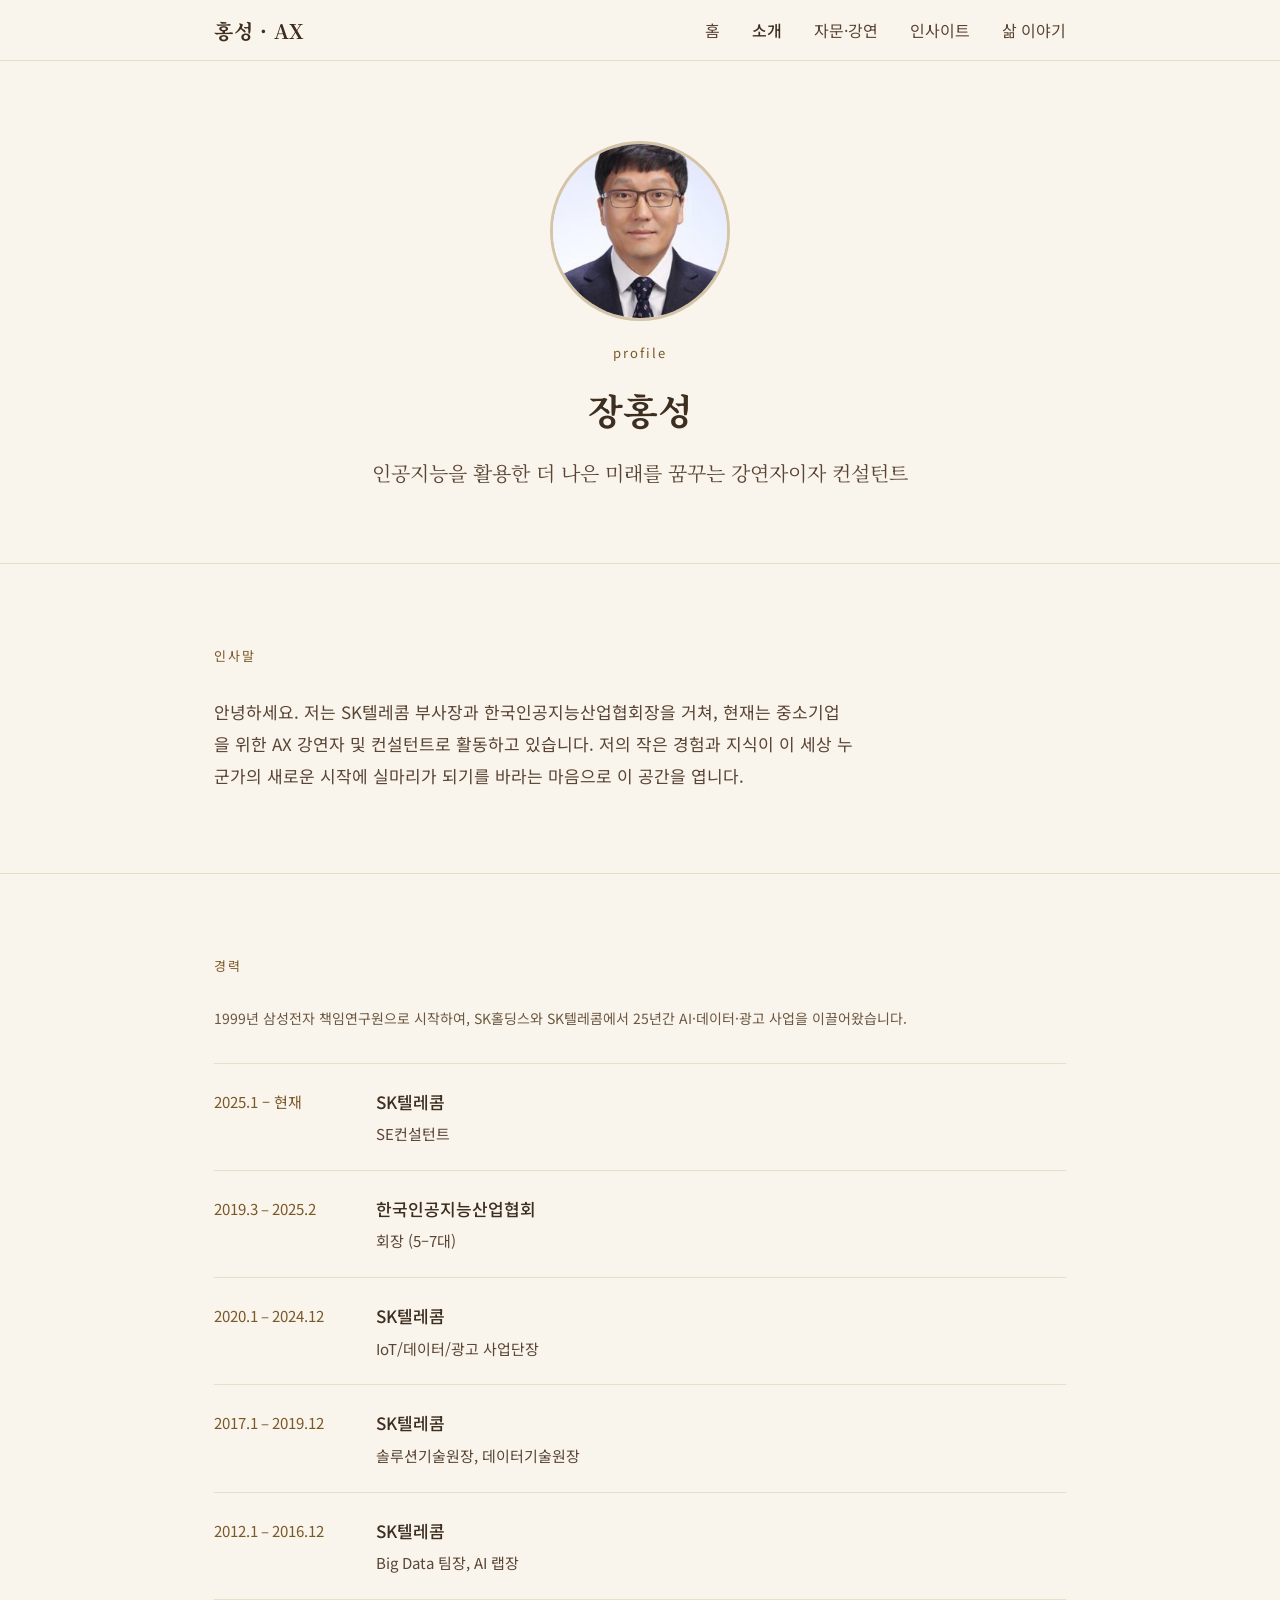
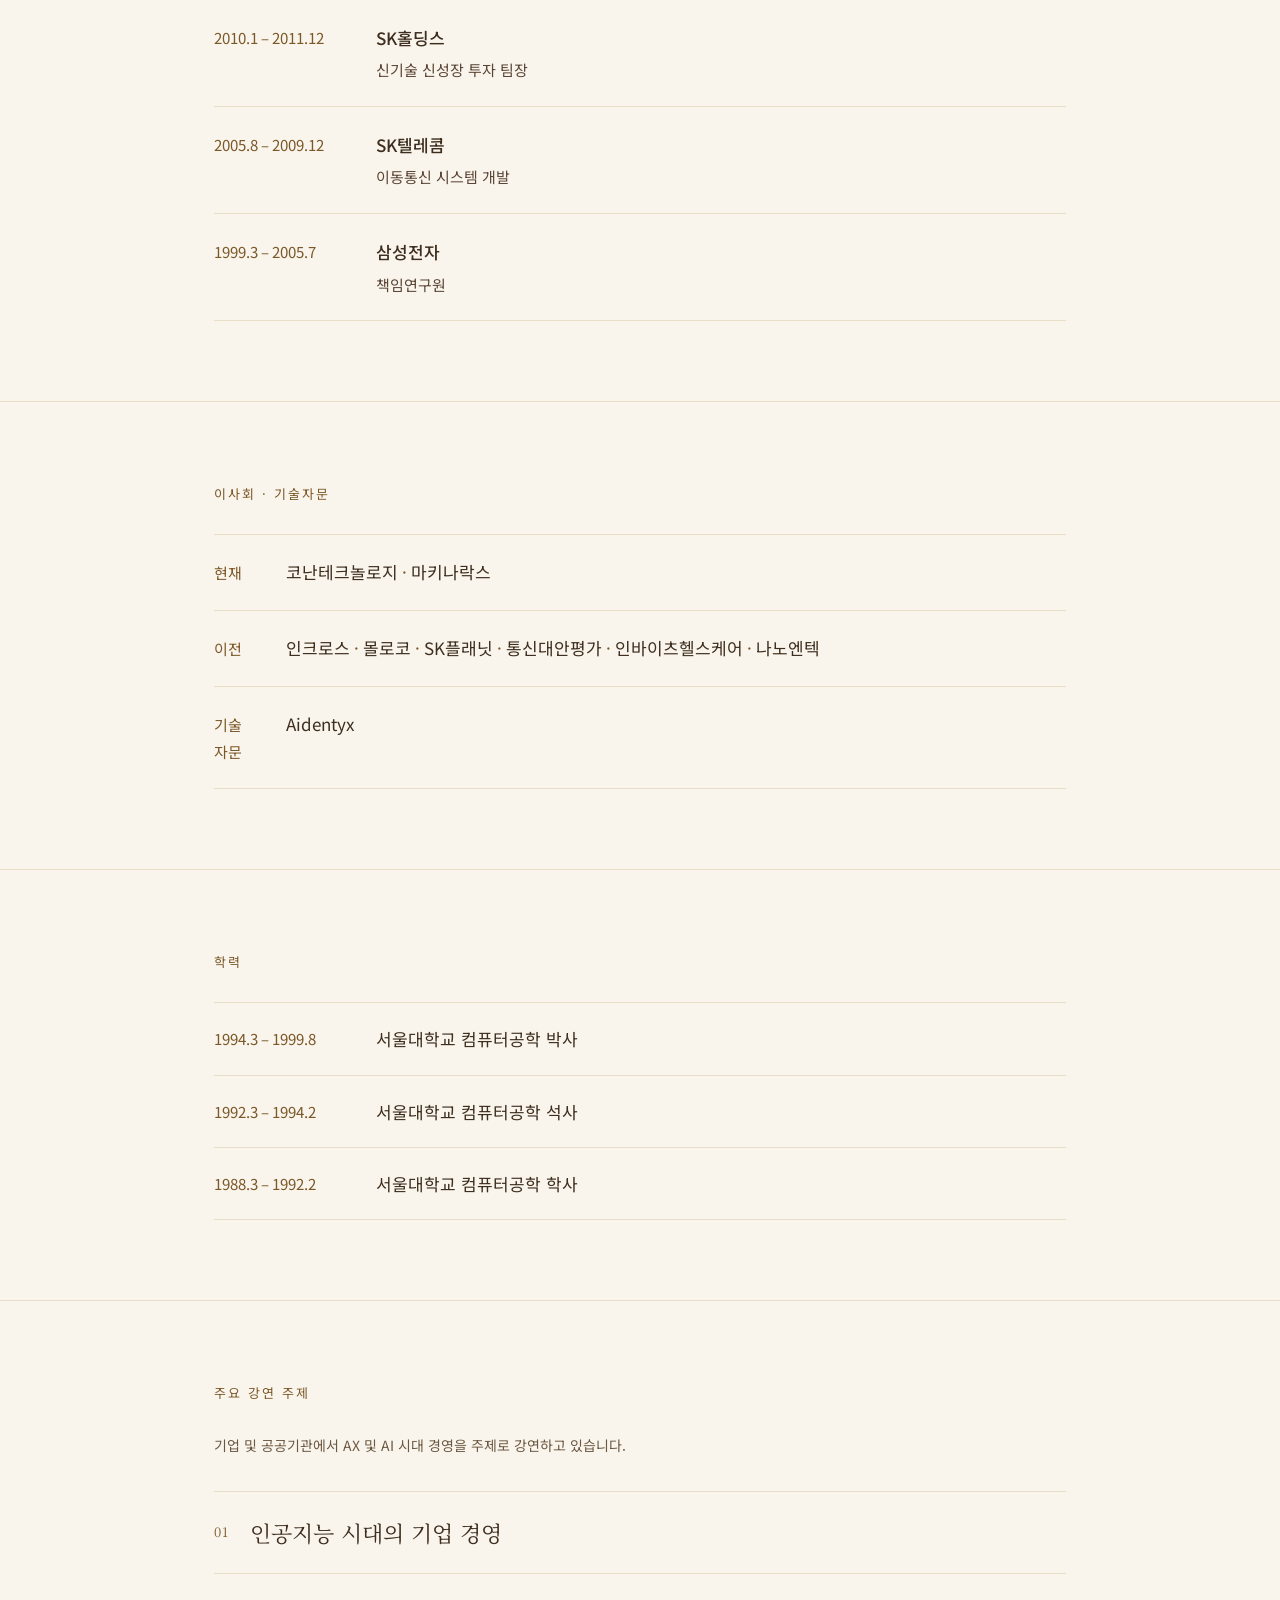
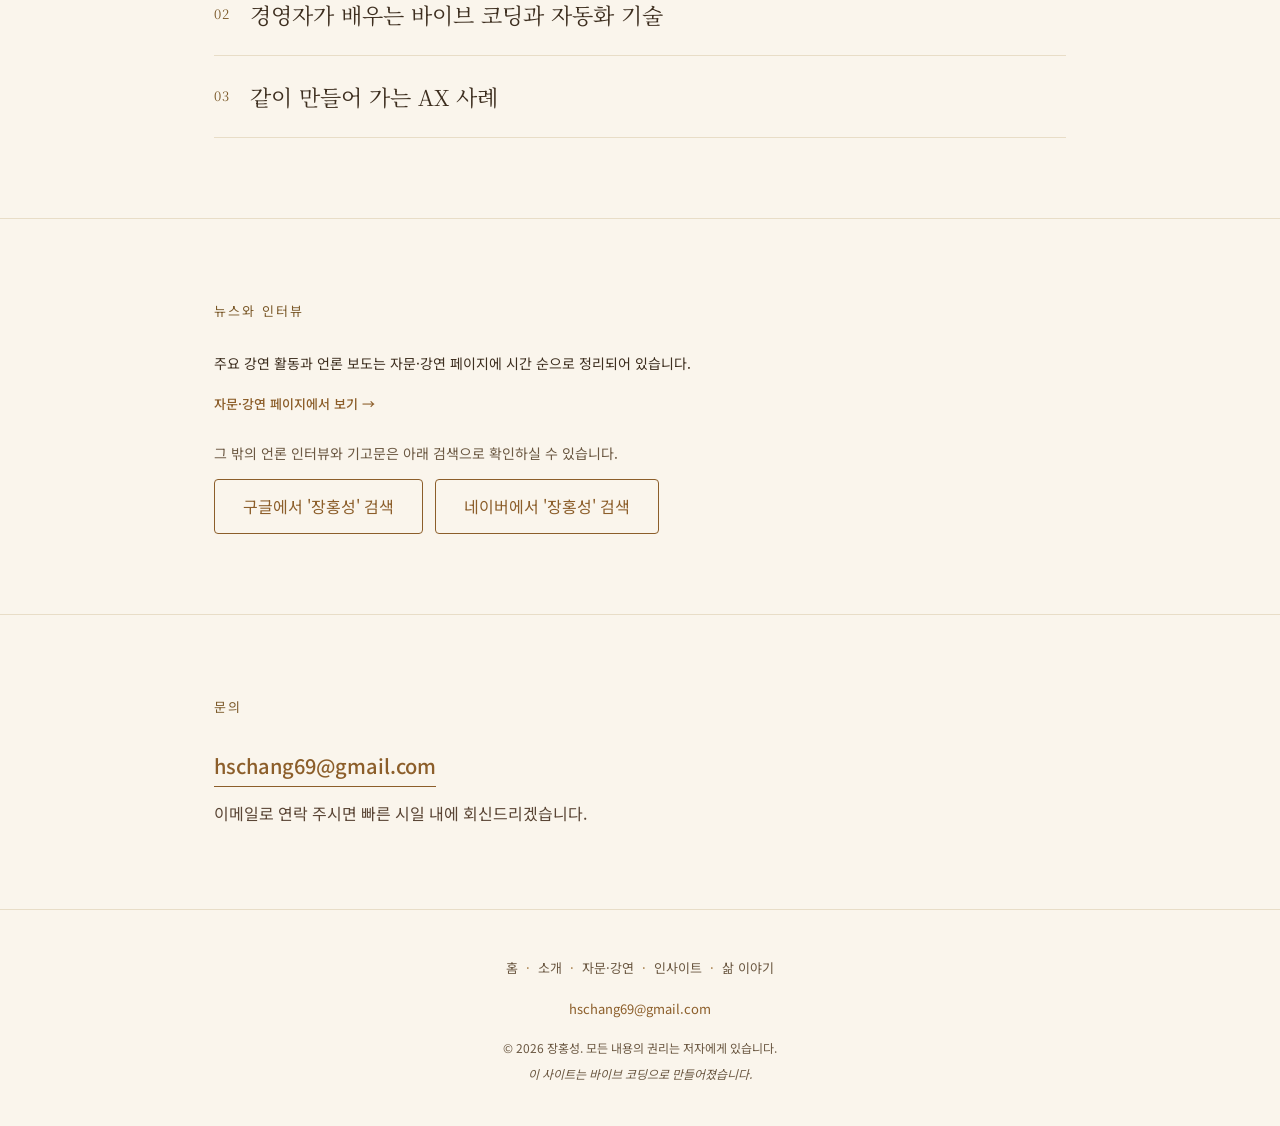
==== about.html @ 8315a13e "content: 소개 페이지에 기술자문(Aidentyx) 추가 및 섹션명 조정 Co-Authored-By: Claude Opus 4.8 (1M context) <noreply@an" ====
<!DOCTYPE html>
<html lang="ko">
<head>
  <!-- Google tag (gtag.js) -->
  <script async src="https://www.googletagmanager.com/gtag/js?id=G-PCCMMYBLRL"></script>
  <script>
    window.dataLayer = window.dataLayer || [];
    function gtag(){dataLayer.push(arguments);}
    gtag('js', new Date());
    gtag('config', 'G-PCCMMYBLRL');
  </script>
  <meta charset="UTF-8">
  <meta name="viewport" content="width=device-width, initial-scale=1.0">
  <!-- traffic collector (Supabase) -->
  <script>
  (function(){
    try{
      var SITE="chang-hongsung";
      var ENDPOINT="https://ookwlomnxkecaqtkliee.supabase.co/rest/v1/pageviews";
      var KEY="sb_publishable_R30Df6BXmUZpp5HYMByLJA_gDTch7oA";
      var vid=localStorage.getItem("_vid");
      if(!vid){ vid=(self.crypto&&crypto.randomUUID)?crypto.randomUUID():(Date.now()+"-"+Math.random().toString(36).slice(2)); localStorage.setItem("_vid",vid); }
      var ref=document.referrer||"";
      var host=""; try{ host=ref?new URL(ref).hostname:""; }catch(e){}
      var src="direct";
      if(host){
        if(host.indexOf(location.hostname)>-1) src="internal";
        else if(/google\./i.test(host)) src="google";
        else if(/naver\./i.test(host)) src="naver";
        else if(/(facebook|instagram|twitter|x\.com|t\.co|linkedin|threads|youtube)/i.test(host)) src="social";
        else src=host;
      }
      var ua=navigator.userAgent||"";
      var device=/Mobi|Android|iPhone/i.test(ua)?"mobile":(/iPad|Tablet/i.test(ua)?"tablet":"desktop");
      fetch(ENDPOINT,{method:"POST",keepalive:true,headers:{
        "apikey":KEY,"Authorization":"Bearer "+KEY,"Content-Type":"application/json","Prefer":"return=minimal"
      },body:JSON.stringify({site:SITE,path:location.pathname,referrer:ref,ref_source:src,device:device,visitor_id:vid})});
    }catch(e){}
  })();
  </script>
  <title>장홍성 소개 · 장홍성의 AX 공간</title>
  <meta name="description" content="삼성전자, SK홀딩스를 거쳐 SK텔레콤 부사장, 한국인공지능산업협회장을 역임한 AI/AX 전문가 장홍성의 경력과 활동 소개.">
  <meta property="og:title" content="장홍성 소개 · 장홍성의 AX 공간">
  <meta property="og:description" content="인공지능을 활용한 더 나은 미래를 꿈꾸는 사람">
  <meta property="og:url" content="https://chang-hongsung.com/about.html">
  <meta property="og:type" content="website">
  <meta property="og:image" content="https://chang-hongsung.com/images/og-image.png">
  <meta property="og:image:width" content="1200">
  <meta property="og:image:height" content="630">
  <meta property="og:site_name" content="장홍성의 AX 공간">
  <meta property="og:locale" content="ko_KR">
  <meta name="twitter:card" content="summary_large_image">
  <meta name="twitter:image" content="https://chang-hongsung.com/images/og-image.png">
  <link rel="icon" type="image/svg+xml" href="/favicon.svg">
  <link rel="canonical" href="https://chang-hongsung.com/about.html">
  <link rel="stylesheet" href="css/style.css">
</head>
<body>

  <!-- ── 상단 네비게이션 ── -->
  <header class="site-header">
    <nav class="container nav-inner">
      <a href="/" class="logo">홍성 · AX</a>
      <button class="hamburger" id="hamburger" aria-label="메뉴 열기">
        <span></span><span></span><span></span>
      </button>
      <ul class="nav-menu" id="nav-menu">
        <li><a href="/">홈</a></li>
        <li><a href="about.html" class="active">소개</a></li>
        <li><a href="lectures.html">자문·강연</a></li>
        <li><a href="insights.html">인사이트</a></li>
        <li><a href="life.html">삶 이야기</a></li>
      </ul>
    </nav>
  </header>

  <main>

    <!-- ── 1) 프로필 섹션 ── -->
    <section class="profile-section">
      <div class="container">
        <img class="profile-img" src="images/profile.jpg" alt="장홍성">
        <p class="profile-small-label">profile</p>
        <h1 class="profile-name">장홍성</h1>
        <p class="profile-identity">인공지능을 활용한 더 나은 미래를 꿈꾸는 강연자이자 컨설턴트</p>
      </div>
    </section>

    <!-- ── 2) 인사말 섹션 ── -->
    <section class="about-section">
      <div class="container">
        <p class="about-label">인사말</p>
        <p class="greeting-body">
          안녕하세요. 저는 SK텔레콤 부사장과 한국인공지능산업협회장을 거쳐,
          현재는 중소기업을 위한 AX 강연자 및 컨설턴트로 활동하고 있습니다.
          저의 작은 경험과 지식이 이 세상 누군가의 새로운 시작에 실마리가 되기를
          바라는 마음으로 이 공간을 엽니다.
        </p>
      </div>
    </section>

    <!-- ── 3) 경력 섹션 (타임라인) ── -->
    <section class="about-section">
      <div class="container">
        <p class="about-label">경력</p>
        <p class="timeline-lead">1999년 삼성전자 책임연구원으로 시작하여, SK홀딩스와 SK텔레콤에서 25년간 AI·데이터·광고 사업을 이끌어왔습니다.</p>
        <div class="timeline">

          <div class="timeline-row">
            <span class="timeline-period">2025.1 – 현재</span>
            <div class="timeline-content">
              <p class="timeline-org">SK텔레콤</p>
              <p class="timeline-role">SE컨설턴트</p>
            </div>
          </div>

          <div class="timeline-row">
            <span class="timeline-period">2019.3 – 2025.2</span>
            <div class="timeline-content">
              <p class="timeline-org">한국인공지능산업협회</p>
              <p class="timeline-role">회장 (5–7대)</p>
            </div>
          </div>

          <div class="timeline-row">
            <span class="timeline-period">2020.1 – 2024.12</span>
            <div class="timeline-content">
              <p class="timeline-org">SK텔레콤</p>
              <p class="timeline-role">IoT/데이터/광고 사업단장</p>
            </div>
          </div>

          <div class="timeline-row">
            <span class="timeline-period">2017.1 – 2019.12</span>
            <div class="timeline-content">
              <p class="timeline-org">SK텔레콤</p>
              <p class="timeline-role">솔루션기술원장, 데이터기술원장</p>
            </div>
          </div>

          <div class="timeline-row">
            <span class="timeline-period">2012.1 – 2016.12</span>
            <div class="timeline-content">
              <p class="timeline-org">SK텔레콤</p>
              <p class="timeline-role">Big Data 팀장, AI 랩장</p>
            </div>
          </div>

          <div class="timeline-row">
            <span class="timeline-period">2010.1 – 2011.12</span>
            <div class="timeline-content">
              <p class="timeline-org">SK홀딩스</p>
              <p class="timeline-role">신기술 신성장 투자 팀장</p>
            </div>
          </div>

          <div class="timeline-row">
            <span class="timeline-period">2005.8 – 2009.12</span>
            <div class="timeline-content">
              <p class="timeline-org">SK텔레콤</p>
              <p class="timeline-role">이동통신 시스템 개발</p>
            </div>
          </div>

          <div class="timeline-row">
            <span class="timeline-period">1999.3 – 2005.7</span>
            <div class="timeline-content">
              <p class="timeline-org">삼성전자</p>
              <p class="timeline-role">책임연구원</p>
            </div>
          </div>

        </div>
      </div>
    </section>

    <!-- ── 4) 이사회 · 기술자문 섹션 ── -->
    <section class="about-section">
      <div class="container">
        <p class="about-label">이사회 · 기술자문</p>
        <div class="board-list">

          <div class="board-row">
            <span class="board-label">현재</span>
            <p class="board-companies">
              코난테크놀로지<span class="sep">·</span>마키나락스
            </p>
          </div>

          <div class="board-row">
            <span class="board-label">이전</span>
            <p class="board-companies">
              인크로스<span class="sep">·</span>몰로코<span class="sep">·</span>SK플래닛<span class="sep">·</span>통신대안평가<span class="sep">·</span>인바이츠헬스케어<span class="sep">·</span>나노엔텍
            </p>
          </div>

          <div class="board-row">
            <span class="board-label">기술자문</span>
            <p class="board-companies">
              Aidentyx
            </p>
          </div>

        </div>
      </div>
    </section>

    <!-- ── 5) 학력 섹션 ── -->
    <section class="about-section">
      <div class="container">
        <p class="about-label">학력</p>
        <div class="edu-list">

          <div class="edu-row">
            <span class="edu-period">1994.3 – 1999.8</span>
            <p class="edu-content">서울대학교 컴퓨터공학 박사</p>
          </div>

          <div class="edu-row">
            <span class="edu-period">1992.3 – 1994.2</span>
            <p class="edu-content">서울대학교 컴퓨터공학 석사</p>
          </div>

          <div class="edu-row">
            <span class="edu-period">1988.3 – 1992.2</span>
            <p class="edu-content">서울대학교 컴퓨터공학 학사</p>
          </div>

        </div>
      </div>
    </section>

    <!-- ── 6) 강연 주제 섹션 ── -->
    <section class="about-section">
      <div class="container">
        <p class="about-label">주요 강연 주제</p>
        <p class="timeline-lead">기업 및 공공기관에서 AX 및 AI 시대 경영을 주제로 강연하고 있습니다.</p>
        <div class="topic-list">

          <div class="topic-item">
            <span class="topic-num">01</span>
            인공지능 시대의 기업 경영
          </div>

          <div class="topic-item">
            <span class="topic-num">02</span>
            경영자가 배우는 바이브 코딩과 자동화 기술
          </div>

          <div class="topic-item">
            <span class="topic-num">03</span>
            같이 만들어 가는 AX 사례
          </div>

        </div>
      </div>
    </section>

    <!-- ── 7) 외부 자료 섹션 ── -->
    <section class="about-section">
      <div class="container">
        <p class="about-label">뉴스와 인터뷰</p>

        <div class="news-block-primary">
          <p class="news-desc-primary">
            주요 강연 활동과 언론 보도는 자문·강연 페이지에 시간 순으로 정리되어 있습니다.
          </p>
          <a href="lectures.html" class="news-lectures-link">자문·강연 페이지에서 보기 →</a>
        </div>

        <div class="news-block-secondary">
          <p class="news-desc-secondary">
            그 밖의 언론 인터뷰와 기고문은 아래 검색으로 확인하실 수 있습니다.
          </p>
          <div class="news-links">
            <a
              href="https://www.google.com/search?q=장홍성+SK텔레콤"
              target="_blank"
              rel="noopener noreferrer"
              class="btn btn-outline"
            >구글에서 '장홍성' 검색</a>
            <a
              href="https://search.naver.com/search.naver?query=장홍성+SK텔레콤"
              target="_blank"
              rel="noopener noreferrer"
              class="btn btn-outline"
            >네이버에서 '장홍성' 검색</a>
          </div>
        </div>
      </div>
    </section>

    <!-- ── 8) 연락처 섹션 ── -->
    <section class="about-section">
      <div class="container">
        <p class="about-label">문의</p>
        <a href="mailto:hschang69@gmail.com" class="contact-email">hschang69@gmail.com</a>
        <p class="contact-desc">이메일로 연락 주시면 빠른 시일 내에 회신드리겠습니다.</p>
      </div>
    </section>

  </main>

  <!-- ── 푸터 ── -->
  <footer class="site-footer">
    <div class="container">
      <nav class="footer-nav">
        <a href="/">홈</a><span class="footer-sep">·</span><a href="about.html">소개</a><span class="footer-sep">·</span><a href="lectures.html">자문·강연</a><span class="footer-sep">·</span><a href="insights.html">인사이트</a><span class="footer-sep">·</span><a href="life.html">삶 이야기</a>
      </nav>
      <p class="footer-contact">
        <a href="mailto:hschang69@gmail.com">hschang69@gmail.com</a>
      </p>
      <p class="footer-copy">© 2026 장홍성. 모든 내용의 권리는 저자에게 있습니다.</p>
      <p class="footer-credit">이 사이트는 바이브 코딩으로 만들어졌습니다.</p>
    </div>
  </footer>

  <!-- 햄버거 메뉴 토글 스크립트 -->
  <script>
    const hamburger = document.getElementById('hamburger');
    const navMenu = document.getElementById('nav-menu');
    hamburger.addEventListener('click', () => {
      hamburger.classList.toggle('open');
      navMenu.classList.toggle('open');
    });
  </script>

</body>
</html>
---- css/style.css ----
/* =============================================
   공통 스타일 — AX 강연 홈페이지
   색상: 따뜻한 베이지 모노톤 팔레트
   ============================================= */

@import url('https://fonts.googleapis.com/css2?family=Noto+Serif+KR:wght@400;500;700&family=Noto+Sans+KR:wght@300;400;500&display=swap');

/* ── 리셋 & 기본 ── */
*, *::before, *::after {
  box-sizing: border-box;
  margin: 0;
  padding: 0;
}

:root {
  --bg-main:       #FAF5EC;
  --bg-accent:     #F5EEE1;
  --text-title:    #3D2E1F;
  --text-body:     #5A4535;   /* #6B5842 → 대비 강화 */
  --text-point:    #7A5828;   /* #A37A42 → WCAG AA 통과 수준으로 어둡게 */
  --btn-primary:   #8C5E2A;
  --divider:       #E8DDC7;
}

html {
  scroll-behavior: smooth;
}

body {
  background-color: var(--bg-main);
  color: var(--text-body);
  font-family: 'Noto Sans KR', sans-serif;
  font-weight: 400;
  line-height: 1.85;
  font-size: 17px;
}

a {
  color: inherit;
  text-decoration: none;
}

img {
  display: block;
  max-width: 100%;
}

/* ── 공통 컨테이너 ── */
.container {
  max-width: 900px;
  margin: 0 auto;
  padding: 0 24px;
}

/* =============================================
   네비게이션
   ============================================= */
.site-header {
  background-color: var(--bg-main);
  border-bottom: 1px solid var(--divider);
  position: sticky;
  top: 0;
  z-index: 100;
}

.nav-inner {
  display: flex;
  align-items: center;
  justify-content: space-between;
  height: 60px;
}

/* 로고 */
.logo {
  font-family: 'Noto Serif KR', serif;
  font-size: 20px;
  font-weight: 700;
  color: var(--text-title);
  letter-spacing: 0.5px;
}

/* 메뉴 목록 */
.nav-menu {
  list-style: none;
  display: flex;
  gap: 32px;
}

.nav-menu a {
  font-size: 16px;
  font-weight: 400;
  color: var(--text-body);
  transition: color 0.2s;
}

.nav-menu a:hover,
.nav-menu a.active {
  color: var(--text-title);
  font-weight: 500;
}

/* 햄버거 버튼 (모바일 전용) */
.hamburger {
  display: none;
  flex-direction: column;
  gap: 5px;
  background: none;
  border: none;
  cursor: pointer;
  padding: 4px;
}

.hamburger span {
  display: block;
  width: 22px;
  height: 2px;
  background-color: var(--text-title);
  transition: transform 0.25s, opacity 0.25s;
}

/* 햄버거 열림 상태 */
.hamburger.open span:nth-child(1) { transform: translateY(7px) rotate(45deg); }
.hamburger.open span:nth-child(2) { opacity: 0; }
.hamburger.open span:nth-child(3) { transform: translateY(-7px) rotate(-45deg); }

/* =============================================
   공통 섹션 여백
   ============================================= */
section {
  padding: 72px 0;
}

/* =============================================
   히어로 섹션
   ============================================= */
.hero {
  text-align: center;
  padding: 96px 0 80px;
}

.hero-label {
  display: inline-block;
  font-size: 13px;
  letter-spacing: 2px;
  color: var(--text-point);
  text-transform: lowercase;
  margin-bottom: 24px;
}

.hero-title {
  font-family: 'Noto Serif KR', serif;
  font-size: 38px;
  font-weight: 700;
  color: var(--text-title);
  line-height: 1.55;
  margin-bottom: 20px;
}

.hero-sub {
  font-size: 17px;
  color: var(--text-body);
  line-height: 1.9;
  margin-bottom: 40px;
}

/* 버튼 묶음 */
.btn-group {
  display: flex;
  gap: 12px;
  justify-content: center;
  flex-wrap: wrap;
}

/* 버튼 공통 */
.btn {
  display: inline-block;
  padding: 12px 28px;
  font-family: 'Noto Sans KR', sans-serif;
  font-size: 16px;
  font-weight: 400;
  border-radius: 4px;
  cursor: pointer;
  transition: background-color 0.2s, color 0.2s;
}

/* 채운 버튼 */
.btn-solid {
  background-color: var(--btn-primary);
  color: var(--bg-main);
  border: 1px solid var(--btn-primary);
}

.btn-solid:hover {
  background-color: #7A5124;
  border-color: #7A5124;
}

/* 테두리 버튼 */
.btn-outline {
  background-color: transparent;
  color: var(--btn-primary);
  border: 1px solid var(--btn-primary);
}

.btn-outline:hover {
  background-color: var(--btn-primary);
  color: var(--bg-main);
}

/* =============================================
   다음 강연 카드 섹션
   ============================================= */
.next-lecture {
  background-color: var(--bg-accent);
  padding: 56px 0;
}

.section-label {
  font-size: 13px;
  letter-spacing: 2px;
  color: var(--text-point);
  text-transform: uppercase;
  margin-bottom: 20px;
}

/* 카드 */
.lecture-card {
  background-color: var(--bg-main);
  border: 1px solid var(--divider);
  border-radius: 6px;
  padding: 28px 32px;
  display: flex;
  align-items: center;
  justify-content: space-between;
  gap: 24px;
}

.lecture-card-info {
  flex: 1;
}

.lecture-card-title {
  font-family: 'Noto Serif KR', serif;
  font-size: 20px;
  font-weight: 700;
  color: var(--text-title);
  margin-bottom: 8px;
  line-height: 1.5;
}

.lecture-card-meta {
  font-size: 15px;
  color: var(--text-point);
  letter-spacing: 0.3px;
}

/* 신청 링크 */
.lecture-card-cta {
  white-space: nowrap;
  font-size: 16px;
  font-weight: 500;
  color: var(--btn-primary);
  border-bottom: 1px solid var(--btn-primary);
  padding-bottom: 2px;
  transition: opacity 0.2s;
}

.lecture-card-cta:hover {
  opacity: 0.7;
}

/* =============================================
   푸터
   ============================================= */
.site-footer {
  border-top: 1px solid var(--divider);
  padding: 40px 0;
  text-align: center;
}

.footer-nav {
  margin-bottom: 16px;
}

.footer-nav a {
  font-size: 13px;
  color: #6B5842;
  text-decoration: none;
  transition: color 0.2s;
}

.footer-nav a:hover {
  color: #8C5E2A;
}

.footer-sep {
  font-size: 13px;
  color: #A37A42;
  margin: 0 8px;
}

.footer-contact {
  font-size: 13px;
  color: #8C5E2A;
  margin-bottom: 16px;
}

.footer-contact a {
  color: inherit;
  text-decoration: none;
}

.footer-contact a:hover {
  text-decoration: underline;
}

.footer-copy {
  font-size: 12px;
  color: #6B5842;
  margin-bottom: 4px;
}

.footer-credit {
  font-size: 12px;
  color: #6B5842;
  font-style: italic;
}

/* ── about — 경력 리드 문장 ── */
.timeline-lead {
  font-size: 14px;
  color: #6B5842;
  line-height: 1.8;
  margin-top: 16px;
  margin-bottom: 32px;
}

/* =============================================
   about 페이지 전용 스타일
   ============================================= */

/* 공통: about 섹션 내부 너비 제한 */
.about-section {
  padding: 80px 0;
  border-bottom: 1px solid var(--divider);
}

.about-section:last-of-type {
  border-bottom: none;
}

/* 섹션 헤더 — 라벨 + 본문 묶음 */
.about-label {
  font-size: 13px;
  letter-spacing: 2px;
  color: var(--text-point);
  text-transform: uppercase;
  margin-bottom: 28px;
}

/* ── 1) 프로필 ── */
.profile-section {
  text-align: center;
  padding: 80px 0 72px;
  border-bottom: 1px solid var(--divider);
}

.profile-img {
  width: 180px;
  height: 180px;
  border-radius: 50%;
  object-fit: cover;
  border: 3px solid #D4C4A8;
  margin: 0 auto 20px;
  background-color: var(--bg-accent);
  /* 사진 없을 때 자리 표시 */
  display: block;
}

/* 사진 없을 때 회색 원 placeholder */
.profile-img-placeholder {
  width: 180px;
  height: 180px;
  border-radius: 50%;
  border: 3px solid #D4C4A8;
  background-color: var(--bg-accent);
  margin: 0 auto 20px;
  display: flex;
  align-items: center;
  justify-content: center;
  color: var(--text-point);
  font-size: 13px;
  letter-spacing: 1px;
}

.profile-small-label {
  font-size: 13px;
  letter-spacing: 2px;
  color: var(--text-point);
  text-transform: lowercase;
  margin-bottom: 12px;
}

.profile-name {
  font-family: 'Noto Serif KR', serif;
  font-size: 36px;
  font-weight: 700;
  color: var(--text-title);
  margin-bottom: 10px;
}

.profile-identity {
  font-family: 'Noto Serif KR', serif;
  font-size: 20px;
  font-weight: 400;
  color: var(--text-body);
}

/* ── 2) 인사말 ── */
.greeting-body {
  font-size: 17px;
  line-height: 1.9;
  color: var(--text-body);
  max-width: 640px;
}

/* ── 3) 경력 타임라인 ── */
.timeline {
  display: flex;
  flex-direction: column;
}

.timeline-row {
  display: flex;
  align-items: flex-start;
  gap: 32px;
  padding: 22px 0;
  border-bottom: 1px solid var(--divider);
}

.timeline-row:first-child {
  border-top: 1px solid var(--divider);
}

.timeline-period {
  width: 130px;
  flex-shrink: 0;
  font-size: 15px;
  color: var(--text-point);
  padding-top: 2px;
}

.timeline-content {
  flex: 1;
}

.timeline-org {
  font-size: 17px;
  font-weight: 500;
  color: var(--text-title);
  margin-bottom: 3px;
}

.timeline-role {
  font-size: 15px;
  color: var(--text-body);
}

/* ── 4) 이사회 활동 ── */
.board-list {
  display: flex;
  flex-direction: column;
}

.board-row {
  display: flex;
  align-items: baseline;
  gap: 32px;
  padding: 22px 0;
  border-bottom: 1px solid var(--divider);
}

.board-row:first-child {
  border-top: 1px solid var(--divider);
}

.board-label {
  width: 40px;
  flex-shrink: 0;
  font-size: 15px;
  color: var(--text-point);
}

.board-companies {
  font-size: 17px;
  color: var(--text-title);
  line-height: 1.8;
}

/* 가운뎃점 색상 */
.board-companies .sep {
  color: var(--text-point);
  margin: 0 4px;
}

/* ── 5) 학력 ── */
.edu-list {
  display: flex;
  flex-direction: column;
  gap: 0;
}

.edu-row {
  display: flex;
  align-items: flex-start;
  gap: 32px;
  padding: 20px 0;
  border-bottom: 1px solid var(--divider);
}

.edu-row:first-child {
  border-top: 1px solid var(--divider);
}

.edu-period {
  width: 130px;
  flex-shrink: 0;
  font-size: 15px;
  color: var(--text-point);
  padding-top: 2px;
}

.edu-content {
  font-size: 17px;
  color: var(--text-title);
}

/* ── 6) 강연 주제 ── */
.topic-list {
  display: flex;
  flex-direction: column;
}

.topic-item {
  font-family: 'Noto Serif KR', serif;
  font-size: 22px;
  font-weight: 400;
  color: var(--text-title);
  padding: 24px 0;
  border-bottom: 1px solid var(--divider);
  display: flex;
  align-items: center;
  gap: 16px;
  line-height: 1.5;
}

.topic-item:first-child {
  border-top: 1px solid var(--divider);
}

.topic-num {
  font-size: 13px;
  letter-spacing: 1px;
  color: var(--text-point);
  flex-shrink: 0;
  width: 20px;
}

/* ── 7) 외부 자료 ── */
.news-desc {
  font-size: 17px;
  color: var(--text-body);
  margin-bottom: 24px;
  line-height: 1.9;
}

.news-links {
  display: flex;
  gap: 12px;
  flex-wrap: wrap;
}

/* ── 8) 연락처 ── */
.contact-email {
  font-size: 20px;
  font-weight: 500;
  color: var(--btn-primary);
  display: inline-block;
  margin-bottom: 12px;
  border-bottom: 1px solid var(--btn-primary);
  padding-bottom: 2px;
  transition: opacity 0.2s;
}

.contact-email:hover {
  opacity: 0.7;
}

.contact-desc {
  font-size: 16px;
  color: var(--text-body);
}

/* =============================================
   lectures 페이지 전용 스타일
   ============================================= */

/* ── 상단 헤더 ── */
.lec-header {
  padding: 80px 0 64px;
  border-bottom: 1px solid var(--divider);
}

.lec-page-label {
  display: inline-block;
  font-size: 12px;
  letter-spacing: 2px;
  color: var(--text-point);
  text-transform: lowercase;
  margin-bottom: 20px;
}

.lec-page-title {
  font-family: 'Noto Serif KR', serif;
  font-size: 34px;
  font-weight: 700;
  color: var(--text-title);
  line-height: 1.5;
  margin-bottom: 16px;
}

.lec-page-sub {
  font-size: 15px;
  color: var(--text-body);
  line-height: 1.9;
}

/* ── 섹션 공통 ── */
.lec-section {
  padding: 64px 0;
  border-bottom: 1px solid var(--divider);
}

.lec-section--past {
  background-color: var(--bg-accent);
}

.lec-section-heading {
  font-family: 'Noto Serif KR', serif;
  font-size: 20px;
  font-weight: 700;
  color: var(--text-title);
  margin-bottom: 28px;
}

/* 빈 상태 메시지 */
.lec-empty {
  font-size: 15px;
  color: var(--text-body);
  padding: 24px 0;
}

/* ── 다가오는 강연 카드 (단일 컬럼) ── */
.lec-upcoming-card {
  background-color: var(--bg-main);
  border: 0.5px solid var(--divider);
  border-radius: 8px;
  padding: 24px;
  margin-bottom: 16px;
}

.lec-upcoming-card:last-child {
  margin-bottom: 0;
}

.lec-date-badge {
  display: inline-block;
  font-size: 13px;
  color: var(--text-point);
  margin-bottom: 10px;
}

.lec-upcoming-title {
  font-family: 'Noto Serif KR', serif;
  font-size: 20px;
  font-weight: 700;
  color: var(--text-title);
  line-height: 1.5;
  margin-bottom: 8px;
}

.lec-upcoming-desc {
  font-size: 15px;
  color: var(--text-body);
  line-height: 1.8;
  margin-bottom: 16px;
}

/* 메타 정보 — 가로 나열 */
.lec-upcoming-meta {
  display: flex;
  flex-wrap: wrap;
  gap: 12px 28px;
  padding-top: 16px;
  border-top: 1px solid var(--divider);
}

.lec-meta-item {
  display: flex;
  flex-direction: column;
  gap: 3px;
}

.lec-meta-label {
  font-size: 13px;
  color: var(--text-point);
}

.lec-meta-value {
  font-size: 15px;
  color: var(--text-title);
  line-height: 1.5;
}

/* ── 지난 강연 행 ── */
.lec-past-row {
  display: flex;
  align-items: flex-start;
  gap: 32px;
  padding: 20px 0;
  border-bottom: 1px solid var(--divider);
}

.lec-past-row:first-child {
  border-top: 1px solid var(--divider);
}

.lec-past-date {
  width: 110px;
  flex-shrink: 0;
  font-size: 13px;
  color: var(--text-point);
  padding-top: 2px;
}

.lec-past-content {
  flex: 1;
}

.lec-past-title {
  font-size: 17px;
  color: var(--text-title);
  margin-bottom: 4px;
  line-height: 1.5;
}

.lec-past-location {
  font-size: 14px;
  color: var(--text-body);
}

/* ── 반응형 ── */
@media (max-width: 768px) {
  .lec-page-title {
    font-size: 26px;
  }

  /* 지난 강연 행: 세로 배치 */
  .lec-past-row {
    flex-direction: column;
    gap: 6px;
    padding: 18px 0;
  }

  .lec-past-date {
    width: auto;
  }
}

/* =============================================
   lectures 통합 타임라인 스타일
   ============================================= */

/* ── 타임라인 섹션 ── */
.lec-body {
  padding: 56px 0 80px;
}

/* ── 카드 공통 ── */
.lec-card {
  border: 0.5px solid var(--divider);
  border-radius: 8px;
  padding: 24px;
  margin-bottom: 16px;
}

.lec-card:last-child {
  margin-bottom: 0;
}

/* ── 다가오는 강연 카드 ── */
.lec-card--upcoming {
  background-color: var(--bg-main);
  border-left: 3px solid var(--btn-primary);
  padding-left: 21px;
}

.lec-card-upcoming-label {
  display: inline-block;
  font-size: 12px;
  letter-spacing: 1.5px;
  color: var(--text-point);
  text-transform: lowercase;
  margin-bottom: 10px;
}

/* ── 지난 강연 카드 ── */
.lec-card--past {
  background: transparent;
  opacity: 0.85;
}

.lec-card--past.lec-card--expandable {
  opacity: 1;
  cursor: pointer;
  transition: background-color 0.15s;
}

.lec-card--past.lec-card--expandable:hover {
  background-color: var(--bg-main);
}

/* ── 카드 헤더 (날짜 + 제목 + 토글) ── */
.lec-card-header {
  display: flex;
  align-items: flex-start;
  gap: 12px;
}

.lec-card-main {
  flex: 1;
}

.lec-card-date {
  font-size: 13px;
  color: var(--text-point);
  margin-bottom: 6px;
}

.lec-card-title {
  font-family: 'Noto Serif KR', serif;
  font-size: 18px;
  font-weight: 500;
  color: var(--text-title);
  line-height: 1.5;
  margin-bottom: 4px;
}

.lec-card-location {
  font-size: 14px;
  color: var(--text-body);
}

.lec-card-toggle {
  flex-shrink: 0;
  font-size: 14px;
  color: var(--text-point);
  padding-top: 4px;
  user-select: none;
  line-height: 1;
}

/* ── 카드 하단 힌트 (expandable일 때만 렌더링) ── */
.lec-card-hint {
  margin-top: 14px;
  font-size: 13px;
  color: var(--text-point);
  pointer-events: none;
}

/* ── 펼침 영역 ── */
.lec-expand {
  display: none;
  padding-top: 16px;
  margin-top: 16px;
  border-top: 1px solid var(--divider);
}

.lec-expand.open {
  display: block;
}

.lec-expand-label {
  font-size: 12px;
  letter-spacing: 1px;
  color: var(--text-point);
  text-transform: uppercase;
  margin-bottom: 12px;
  margin-top: 20px;
}

.lec-expand-label:first-child {
  margin-top: 0;
}

/* ── 강연 정보 섹션 ── */
.lec-info-section {
  margin-bottom: 24px;
}

.lec-info-desc {
  font-size: 14px;
  color: var(--text-title);
  line-height: 1.7;
  margin-bottom: 8px;
}

.lec-info-audience {
  display: flex;
  align-items: baseline;
  gap: 8px;
}

.lec-info-audience-label {
  font-size: 12px;
  color: var(--text-point);
  letter-spacing: 0.5px;
  flex-shrink: 0;
}

.lec-info-audience-value {
  font-size: 14px;
  color: var(--text-title);
  line-height: 1.6;
}

/* ── 언론 보도 항목 ── */
.lec-news-item {
  margin-bottom: 12px;
}

.lec-news-item:last-child {
  margin-bottom: 0;
}

.lec-news-meta {
  font-size: 13px;
  color: var(--text-point);
  margin-bottom: 3px;
}

.lec-news-link {
  font-size: 14px;
  color: var(--text-title);
  transition: color 0.2s;
}

.lec-news-link:hover {
  text-decoration: underline;
  color: var(--btn-primary);
}

/* ── 반응형 ── */
@media (max-width: 768px) {
  .lec-card {
    padding: 20px;
  }

  .lec-card--upcoming {
    padding-left: 17px;
  }
}

/* =============================================
   resources 페이지 전용 스타일
   ============================================= */

/* ── 상단 헤더 ── */
.res-header {
  padding: 80px 0 64px;
  border-bottom: 1px solid var(--divider);
}

.res-page-label {
  display: inline-block;
  font-size: 12px;
  letter-spacing: 2px;
  color: var(--text-point);
  text-transform: lowercase;
  margin-bottom: 20px;
}

.res-page-title {
  font-family: 'Noto Serif KR', serif;
  font-size: 34px;
  font-weight: 700;
  color: var(--text-title);
  line-height: 1.5;
  margin-bottom: 16px;
}

.res-page-sub {
  font-size: 15px;
  color: var(--text-body);
  line-height: 1.9;
}

/* ── 섹션 공통 ── */
.res-section {
  padding: 64px 0;
  border-bottom: 1px solid var(--divider);
}

.res-section--tinted {
  background-color: var(--bg-accent);
}

.res-section-heading {
  font-family: 'Noto Serif KR', serif;
  font-size: 20px;
  font-weight: 700;
  color: var(--text-title);
  margin-bottom: 8px;
}

.res-section-desc {
  font-size: 15px;
  color: var(--text-body);
  margin-bottom: 28px;
  line-height: 1.8;
}

.res-empty {
  font-size: 15px;
  color: var(--text-body);
  padding: 24px 0;
}

/* ── 강연 아카이브 카드 ── */
.res-archive-card {
  background-color: var(--bg-main);
  border: 0.5px solid var(--divider);
  border-radius: 8px;
  padding: 28px;
}

/* 카드와 카드 사이에만 간격 */
.res-archive-card + .res-archive-card {
  margin-top: 40px;
}

.res-archive-meta {
  font-size: 13px;
  color: var(--text-point);
  margin-bottom: 8px;
}

.res-archive-title {
  font-family: 'Noto Serif KR', serif;
  font-size: 20px;
  font-weight: 700;
  color: var(--text-title);
  line-height: 1.5;
  margin-bottom: 24px;
}

/* 소제목 라벨 (목차, 핵심 메시지) */
.res-sub-label {
  font-size: 13px;
  letter-spacing: 1px;
  color: var(--text-point);
  text-transform: uppercase;
  margin-bottom: 12px;
}

/* 목차 번호 리스트 */
.res-outline-list {
  list-style: none;
  margin-bottom: 24px;
}

.res-outline-item {
  display: flex;
  align-items: baseline;
  gap: 10px;
  font-size: 15px;
  color: var(--text-title);
  padding: 8px 0;
  border-bottom: 1px solid var(--divider);
  line-height: 1.65;
}

.res-outline-item:first-child {
  border-top: 1px solid var(--divider);
}

.res-outline-num {
  flex-shrink: 0;
  font-size: 12px;
  color: var(--text-point);
  width: 16px;
}

/* 핵심 메시지 인용구 스타일 */
.res-keymsg-list {
  margin-bottom: 0;
}

.res-keymsg-item {
  font-size: 15px;
  color: var(--text-title);
  line-height: 1.8;
  padding-left: 14px;
  border-left: 2px solid var(--text-point);
  margin-bottom: 12px;
}

.res-keymsg-item:last-child {
  margin-bottom: 0;
}

/* ── 인사이트 empty state ── */
.res-insights-empty {
  background-color: var(--bg-accent);
  border-radius: 8px;
  padding: 32px;
  text-align: center;
  font-size: 13px;
  color: var(--text-body);
  line-height: 1.8;
}

/* ── 추천 자료 북 리스트 ── */
.res-book-item {
  padding: 20px 0;
  border-bottom: 1px solid var(--divider);
}

.res-book-item:first-child {
  border-top: 1px solid var(--divider);
}

/* 책 항목과 항목 사이 추가 여백 */
.res-book-item + .res-book-item {
  padding-top: 28px;
}

.res-book-header {
  display: flex;
  align-items: baseline;
  flex-wrap: wrap;
  gap: 0 8px;
  margin-bottom: 6px;
}

.res-book-title {
  font-family: 'Noto Serif KR', serif;
  font-size: 17px;
  font-weight: 700;
  color: var(--text-title);
}

.res-book-sep {
  font-size: 13px;
  color: var(--text-point);
}

.res-book-author {
  font-size: 13px;
  color: var(--text-point);
}

.res-book-note {
  font-size: 15px;
  color: var(--text-body);
  line-height: 1.8;
}

/* ── 반응형 ── */
@media (max-width: 768px) {
  .res-page-title {
    font-size: 26px;
  }

  .res-archive-card {
    padding: 20px;
  }

  .res-book-header {
    flex-direction: column;
    gap: 4px;
  }

  .res-book-sep {
    display: none;
  }
}

/* =============================================
   insights 페이지 전용 스타일
   ============================================= */

/* ── 상단 헤더 ── */
.ins-header {
  padding: 80px 0 64px;
  border-bottom: 1px solid var(--divider);
}

.ins-page-label {
  display: inline-block;
  font-size: 12px;
  letter-spacing: 2px;
  color: var(--text-point);
  text-transform: lowercase;
  margin-bottom: 20px;
}

.ins-page-title {
  font-family: 'Noto Serif KR', serif;
  font-size: 34px;
  font-weight: 700;
  color: var(--text-title);
  line-height: 1.5;
  margin-bottom: 16px;
}

.ins-page-sub {
  font-size: 15px;
  color: var(--text-body);
  line-height: 1.8;
}

/* ── 섹션 공통 ── */
.ins-section {
  padding: 64px 0;
  border-bottom: 1px solid var(--divider);
}

.ins-section:last-of-type {
  border-bottom: none;
}

.ins-section--tinted {
  background-color: var(--bg-accent);
}

.ins-section-heading {
  font-family: 'Noto Serif KR', serif;
  font-size: 24px;
  font-weight: 700;
  color: var(--text-title);
  margin-bottom: 8px;
}

.ins-section-desc {
  font-size: 15px;
  color: var(--text-body);
  margin-bottom: 32px;
  line-height: 1.8;
}

/* ── 인터뷰 빈 상태 ── */
.ins-interview-empty {
  background-color: var(--bg-accent);
  border-radius: 8px;
  padding: 40px 32px;
  text-align: center;
}

.ins-interview-empty-main {
  font-size: 14px;
  color: var(--text-title);
  line-height: 1.8;
  margin-bottom: 8px;
}

.ins-interview-empty-sub {
  font-size: 13px;
  color: var(--text-body);
  line-height: 1.8;
}

/* ── 인터뷰 카드 ── */
.ins-interview-card {
  background-color: var(--bg-main);
  border: 0.5px solid var(--divider);
  border-radius: 8px;
  padding: 28px;
  margin-bottom: 20px;
}

.ins-interview-card:last-child {
  margin-bottom: 0;
}

.ins-interviewee-row {
  display: flex;
  align-items: center;
  gap: 12px;
  margin-bottom: 16px;
}

.ins-interviewee-photo {
  width: 56px;
  height: 56px;
  border-radius: 50%;
  object-fit: cover;
  flex-shrink: 0;
}

.ins-interviewee-initial {
  width: 56px;
  height: 56px;
  border-radius: 50%;
  background-color: var(--divider);
  color: var(--btn-primary);
  font-family: 'Noto Serif KR', serif;
  font-size: 22px;
  display: flex;
  align-items: center;
  justify-content: center;
  flex-shrink: 0;
}

.ins-interviewee-name {
  font-family: 'Noto Serif KR', serif;
  font-size: 18px;
  font-weight: 500;
  color: var(--text-title);
  margin-bottom: 4px;
}

.ins-interviewee-title {
  font-size: 13px;
  color: var(--text-body);
}

.ins-interview-headline {
  font-family: 'Noto Serif KR', serif;
  font-size: 20px;
  color: var(--text-title);
  line-height: 1.5;
  margin-bottom: 16px;
}

.ins-interview-quote {
  border-left: 2px solid var(--text-point);
  padding-left: 14px;
  font-size: 15px;
  color: var(--text-title);
  line-height: 1.7;
  margin-bottom: 16px;
}

.ins-interview-summary {
  font-size: 14px;
  color: var(--text-body);
  line-height: 1.8;
  margin-bottom: 16px;
}

.ins-interview-tags {
  display: flex;
  flex-wrap: wrap;
  gap: 6px;
  margin-bottom: 16px;
}

.ins-interview-tag {
  background-color: var(--bg-accent);
  padding: 3px 10px;
  border-radius: 12px;
  font-size: 11px;
  color: var(--text-body);
}

.ins-interview-footer {
  display: flex;
  justify-content: space-between;
  align-items: center;
  padding-top: 12px;
  border-top: 1px solid var(--divider);
}

.ins-interview-date {
  font-size: 13px;
  color: var(--text-point);
}

.ins-interview-read-more {
  font-size: 14px;
  color: var(--btn-primary);
  transition: opacity 0.2s;
}

.ins-interview-read-more:hover {
  opacity: 0.7;
}

/* ── 반응형 ── */
@media (max-width: 768px) {
  .ins-page-title {
    font-size: 26px;
  }

  .ins-interview-card {
    padding: 20px;
  }

  .ins-interview-empty {
    padding: 28px 20px;
  }
}

/* =============================================
   뼈대 페이지 — "준비 중" 영역
   ============================================= */
.coming-soon {
  text-align: center;
  padding: 120px 0;
}

.coming-soon-title {
  font-family: 'Noto Serif KR', serif;
  font-size: 26px;
  font-weight: 700;
  color: var(--text-title);
  margin-bottom: 16px;
}

.coming-soon-desc {
  font-size: 17px;
  color: var(--text-body);
}

/* =============================================
   반응형 — 768px 이하
   ============================================= */
@media (max-width: 768px) {
  /* 햄버거 표시 */
  .hamburger {
    display: flex;
  }

  /* 메뉴 드롭다운 */
  .nav-menu {
    display: none;
    flex-direction: column;
    gap: 0;
    position: absolute;
    top: 60px;
    left: 0;
    right: 0;
    background-color: var(--bg-main);
    border-bottom: 1px solid var(--divider);
    padding: 8px 0;
  }

  .nav-menu.open {
    display: flex;
  }

  .nav-menu li a {
    display: block;
    padding: 12px 24px;
    border-bottom: 1px solid var(--divider);
  }

  .nav-menu li:last-child a {
    border-bottom: none;
  }

  /* 히어로 */
  .hero {
    padding: 64px 0 56px;
  }

  .hero-title {
    font-size: 28px;
  }

  /* 강연 카드 세로 배치 */
  .lecture-card {
    flex-direction: column;
    align-items: flex-start;
    padding: 24px;
  }

  /* about — 타임라인 모바일 */
  .timeline-row {
    flex-direction: column;
    gap: 4px;
    padding: 20px 0;
  }

  .timeline-period {
    width: auto;
  }

  /* about — 이사회 활동 모바일 */
  .board-row {
    flex-direction: column;
    gap: 6px;
    padding: 20px 0;
  }

  .board-label {
    width: auto;
  }

  /* about — 강연 주제 모바일 */
  .topic-item {
    font-size: 19px;
    padding: 20px 0;
  }

  /* 홈 — CTA 카드 모바일 */
  .cta-cards {
    flex-direction: column;
  }
}

/* ── about — 뉴스와 인터뷰 재설계 ── */
.news-block-primary {
  margin-bottom: 24px;
}

.news-desc-primary {
  font-size: 14px;
  color: #3D2E1F;
  line-height: 1.8;
  margin-bottom: 10px;
}

.news-lectures-link {
  font-size: 13px;
  color: #8C5E2A;
  font-weight: 500;
  text-decoration: none;
  transition: color 0.2s;
}

.news-lectures-link:hover {
  color: #3D2E1F;
}

.news-block-secondary {
  margin-top: 0;
}

.news-desc-secondary {
  font-size: 14px;
  color: #6B5842;
  line-height: 1.8;
  margin-bottom: 12px;
}

/* ── 홈 — CTA 카드 섹션 ── */
.cta-cards-section {
  padding: 64px 0 80px;
}

.cta-cards {
  display: flex;
  gap: 16px;
}

.cta-card {
  flex: 1;
  display: flex;
  flex-direction: column;
  background: #FAF5EC;
  border: 0.5px solid #E8DDC7;
  border-radius: 8px;
  padding: 24px;
  cursor: pointer;
  text-decoration: none;
  color: inherit;
  transition: background-color 0.2s;
}

.cta-card:hover {
  background-color: #F5EEE1;
}

.cta-label {
  font-size: 11px;
  letter-spacing: 1.5px;
  color: #6B5842;
  text-transform: lowercase;
}

.cta-title {
  font-family: 'Noto Serif KR', serif;
  font-size: 18px;
  color: #3D2E1F;
  font-weight: 500;
  margin-top: 6px;
  line-height: 1.5;
}

.cta-desc {
  font-size: 14px;
  color: #6B5842;
  line-height: 1.7;
  margin-top: 8px;
  flex: 1;
}

.cta-more {
  display: block;
  font-size: 13px;
  color: #8C5E2A;
  margin-top: 16px;
}

/* ── 인사이트 아티클 카드 ── */
.ins-article-card {
  background: #FAF5EC;
  border: 0.5px solid #E8DDC7;
  border-radius: 8px;
  padding: 28px 40px;
  margin-bottom: 16px;
  transition: box-shadow 0.2s;
}

.ins-article-card--open {
  box-shadow: 0 4px 16px rgba(90, 60, 20, 0.08);
}

/* 헤더: 좌측(메타+제목) + 우측(버튼) */
.ins-article-header {
  display: flex;
  align-items: center;
  justify-content: space-between;
  gap: 20px;
  cursor: pointer;
}

.ins-article-header-left {
  flex: 1;
  min-width: 0;
}

.ins-article-meta {
  display: flex;
  align-items: center;
  gap: 12px;
  margin-bottom: 10px;
}

.ins-article-date {
  font-size: 13px;
  color: #A37A42;
  letter-spacing: 0.5px;
}

.ins-article-category {
  font-size: 12px;
  color: #8C5E2A;
  background: #F5EEE1;
  border: 0.5px solid #E8DDC7;
  border-radius: 20px;
  padding: 2px 10px;
}

.ins-article-title {
  font-family: 'Noto Serif KR', serif;
  font-size: 20px;
  font-weight: 500;
  color: #3D2E1F;
  margin: 0;
  line-height: 1.5;
}

.ins-article-header:hover .ins-article-title {
  color: #8C5E2A;
}

/* 본문 보기 / 접기 버튼 */
.ins-article-toggle {
  flex-shrink: 0;
  font-size: 13px;
  color: #8C5E2A;
  background: #F5EEE1;
  border: 0.5px solid #E8DDC7;
  border-radius: 20px;
  padding: 5px 16px;
  cursor: pointer;
  white-space: nowrap;
  transition: background 0.15s, color 0.15s;
}

.ins-article-toggle:hover {
  background: #EDE0CC;
}

/* 본문 영역 */
.ins-article-body {
  margin-top: 24px;
  padding-top: 24px;
  border-top: 0.5px solid #E8DDC7;
}

.ins-article-paragraphs p {
  font-size: 16px;
  color: #5A4535;
  line-height: 1.95;
  margin-bottom: 16px;
}

.ins-article-paragraphs p:last-child {
  margin-bottom: 0;
}

/* 본문 소제목 (## 표기 단락) */
.ins-article-subhead {
  font-family: 'Noto Serif KR', serif;
  font-size: 17px;
  font-weight: 600;
  color: #3D2E1F;
  line-height: 1.6;
  margin: 32px 0 14px;
}

.ins-article-subhead:first-child {
  margin-top: 0;
}

/* 본문 이미지 (![설명](경로) 단락) */
.ins-article-figure {
  margin: 24px auto;
  text-align: center;
}

.ins-article-figure img {
  max-width: 100%;
  height: auto;
  border-radius: 10px;
}

.ins-article-figcaption {
  margin-top: 8px;
  font-size: 13px;
  color: #8A7A66;
  line-height: 1.6;
}

.ins-article-tags {
  display: flex;
  flex-wrap: wrap;
  gap: 8px;
  margin-top: 24px;
  padding-top: 20px;
  border-top: 0.5px solid #E8DDC7;
}

.ins-article-tag {
  font-size: 12px;
  color: #6B5842;
  background: transparent;
  border: 0.5px solid #C8B99A;
  border-radius: 20px;
  padding: 3px 10px;
}

@media (max-width: 768px) {
  .ins-article-card {
    padding: 20px 20px;
  }
}

/* ── 삶 이야기 카테고리 필터 ── */
.life-filter-bar {
  display: flex;
  flex-wrap: wrap;
  gap: 8px;
  margin-bottom: 28px;
}

.life-filter-btn {
  background: #F5EEE1;
  color: #8C5E2A;
  border: 0.5px solid #E8DDC7;
  border-radius: 20px;
  padding: 6px 16px;
  font-family: 'Noto Sans KR', sans-serif;
  font-size: 13px;
  cursor: pointer;
  transition: background-color 0.15s, color 0.15s, border-color 0.15s;
}

.life-filter-btn:hover {
  background: #EFE4D0;
}

.life-filter-btn.active {
  background: #8C5E2A;
  color: #FFFFFF;
  border-color: #8C5E2A;
}

/* ── 인사이트 카테고리 필터 ── */
.ins-filter-bar {
  display: flex;
  flex-wrap: wrap;
  gap: 8px;
  margin-bottom: 28px;
}

.ins-filter-btn {
  background: #F5EEE1;
  color: #8C5E2A;
  border: 0.5px solid #E8DDC7;
  border-radius: 20px;
  padding: 6px 16px;
  font-family: 'Noto Sans KR', sans-serif;
  font-size: 13px;
  cursor: pointer;
  transition: background-color 0.15s, color 0.15s, border-color 0.15s;
}

.ins-filter-btn:hover {
  background: #EFE4D0;
}

.ins-filter-btn.active {
  background: #8C5E2A;
  color: #FFFFFF;
  border-color: #8C5E2A;
}

/* ── 경영자문 섹션 ── */
.adv-intro {
  font-size: 15px;
  color: var(--text-body);
  margin: -8px 0 24px;
  line-height: 1.7;
}

.adv-year-label {
  font-size: 14px;
  font-weight: 700;
  color: var(--text-point);
  margin: 24px 0 12px;
}

.adv-type-badge {
  display: inline-block;
  font-size: 12px;
  color: var(--text-point);
  border: 0.5px solid var(--divider);
  border-radius: 4px;
  padding: 2px 8px;
  margin-bottom: 10px;
}

.adv-field {
  font-size: 14px;
  color: var(--text-body);
}

.adv-role {
  font-size: 12px;
  color: var(--text-point);
  margin-top: 8px;
}
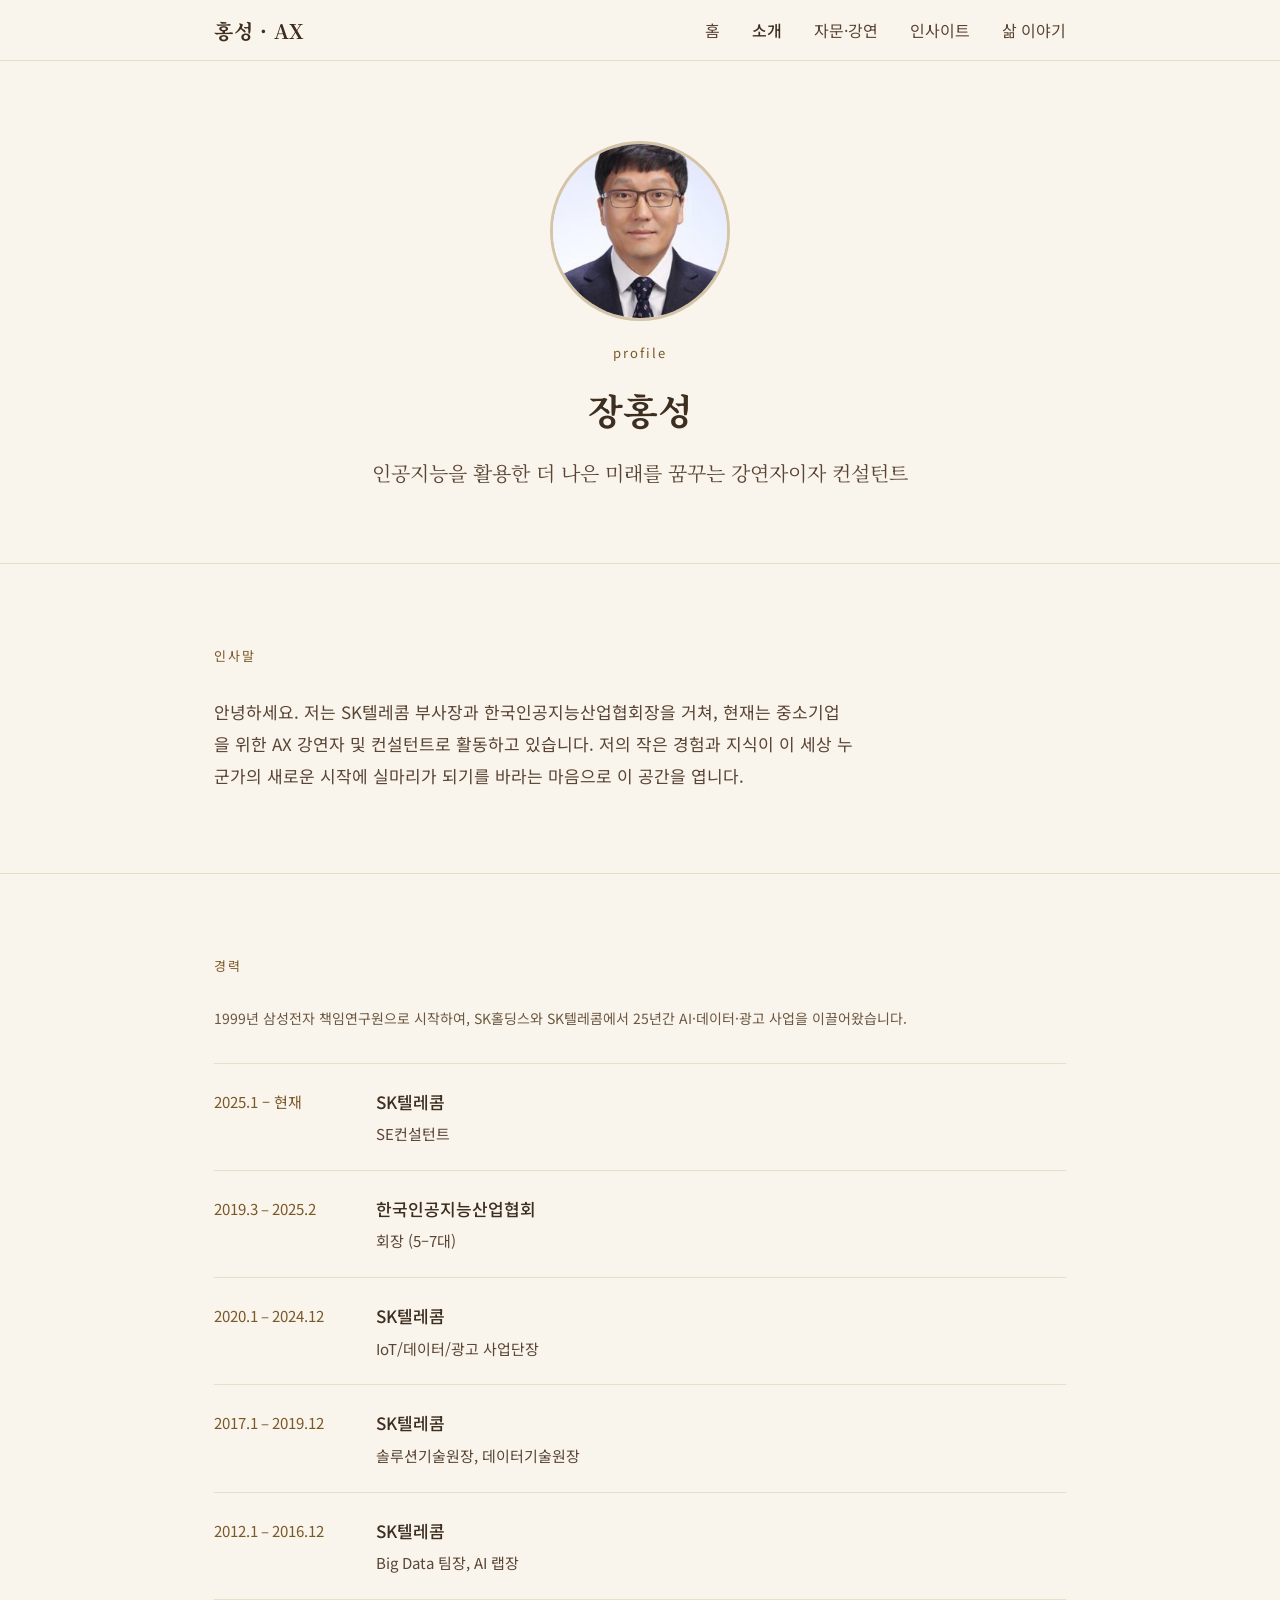
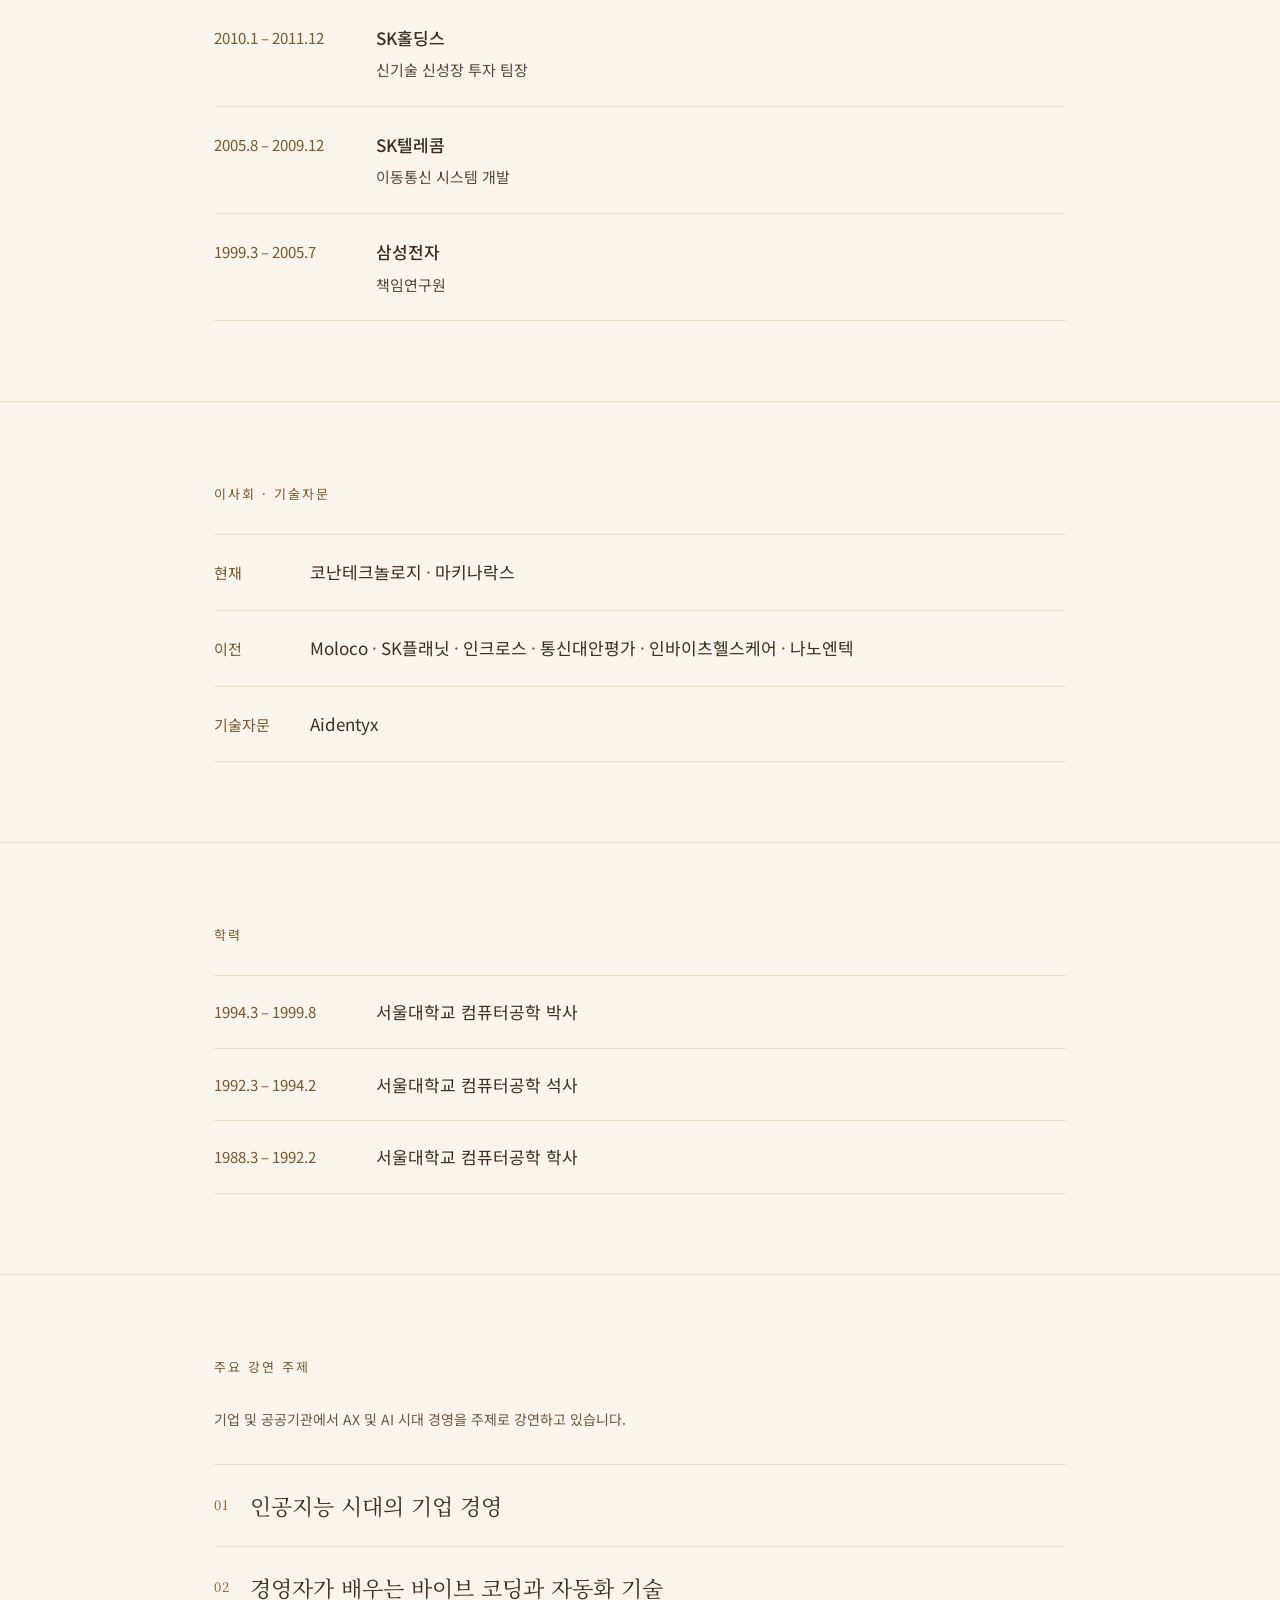
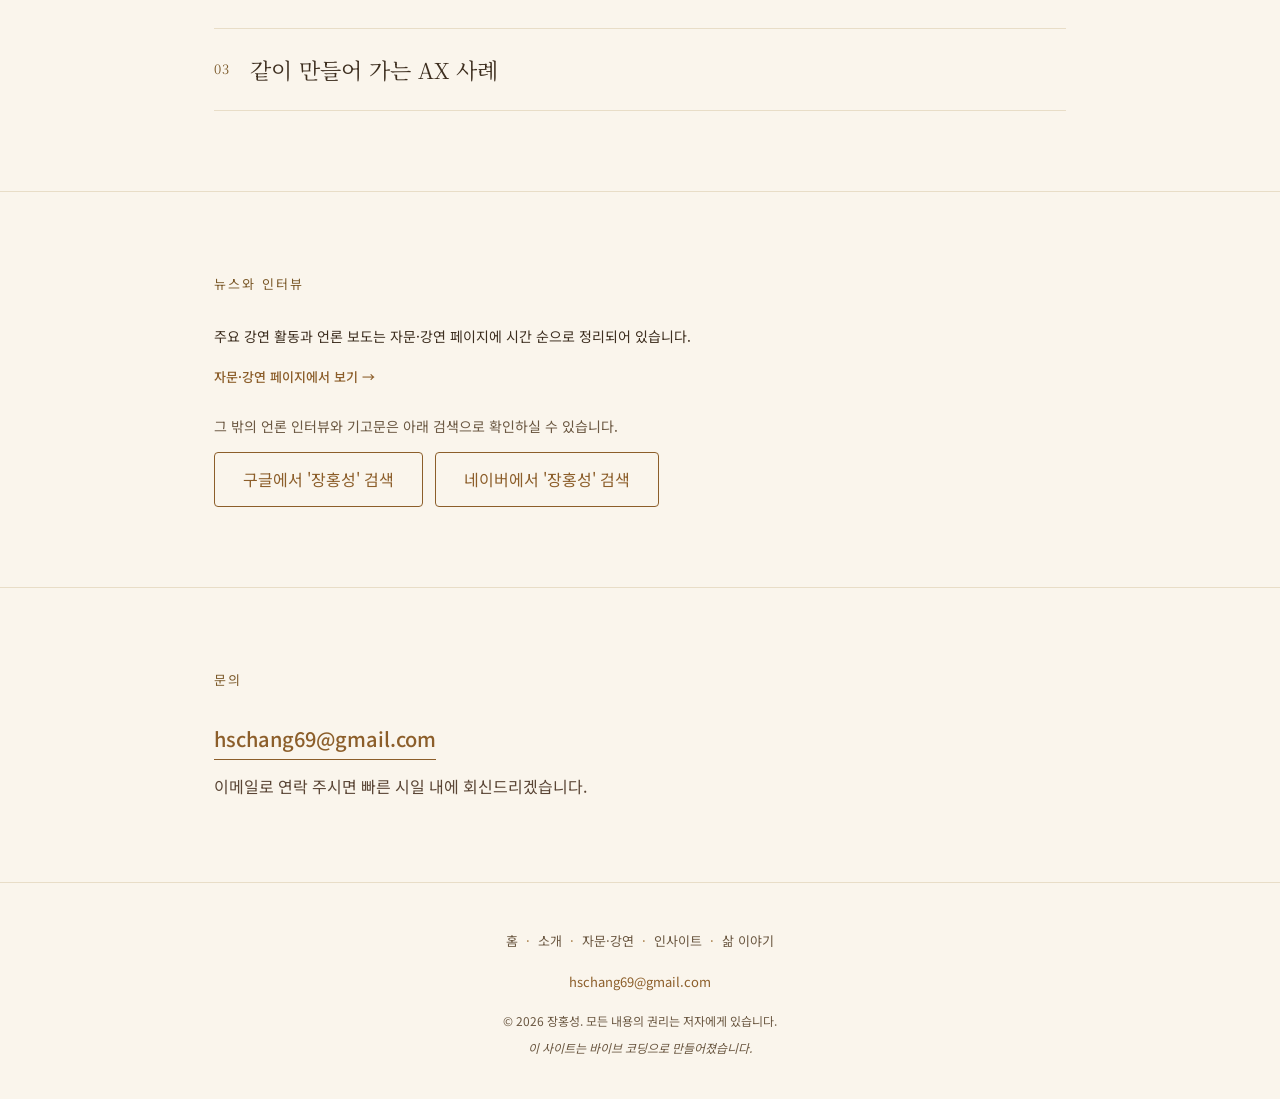
==== commit e7905b92: "content: 소개 페이지 이사회 이력 표기 정정 — 몰로코 → Moloco, 순서 조정 Co-Authored-By: Claude Opus 5 (1M context) <norep" ====
--- a/about.html
+++ b/about.html
@@ -190,7 +190,7 @@
           <div class="board-row">
             <span class="board-label">이전</span>
             <p class="board-companies">
-              인크로스<span class="sep">·</span>몰로코<span class="sep">·</span>SK플래닛<span class="sep">·</span>통신대안평가<span class="sep">·</span>인바이츠헬스케어<span class="sep">·</span>나노엔텍
+              Moloco<span class="sep">·</span>SK플래닛<span class="sep">·</span>인크로스<span class="sep">·</span>통신대안평가<span class="sep">·</span>인바이츠헬스케어<span class="sep">·</span>나노엔텍
             </p>
           </div>
 
--- a/css/style.css
+++ b/css/style.css
@@ -485,7 +485,7 @@
 }
 
 .board-label {
-  width: 40px;
+  width: 64px;      /* '기술자문' 4글자 줄바꿈 방지 */
   flex-shrink: 0;
   font-size: 15px;
   color: var(--text-point);
@@ -1642,6 +1642,16 @@
   min-width: 0;
 }
 
+/* 카드 썸네일 (선택 — data의 thumb 필드가 있을 때만 렌더) */
+.ins-article-thumb {
+  flex-shrink: 0;
+  width: 88px;
+  height: 88px;
+  border-radius: 6px;
+  object-fit: cover;
+  border: 0.5px solid #E8DDC7;
+}
+
 .ins-article-meta {
   display: flex;
   align-items: center;
@@ -1768,6 +1778,25 @@
   .ins-article-card {
     padding: 20px 20px;
   }
+
+  .ins-article-thumb {
+    width: 64px;
+    height: 64px;
+  }
+
+  /* 썸네일이 가져간 폭을 회수 — 좁은 화면에서 메타 칩이 세로로 붕괴하는 것을 막는다.
+     버튼을 숨겨도 토글 리스너가 헤더에 걸려 있어 카드 탭으로 그대로 펼쳐진다. */
+  .ins-article-header {
+    gap: 12px;
+  }
+
+  .ins-article-toggle {
+    display: none;
+  }
+
+  .ins-article-category {
+    white-space: nowrap;
+  }
 }
 
 /* ── 삶 이야기 카테고리 필터 ── */
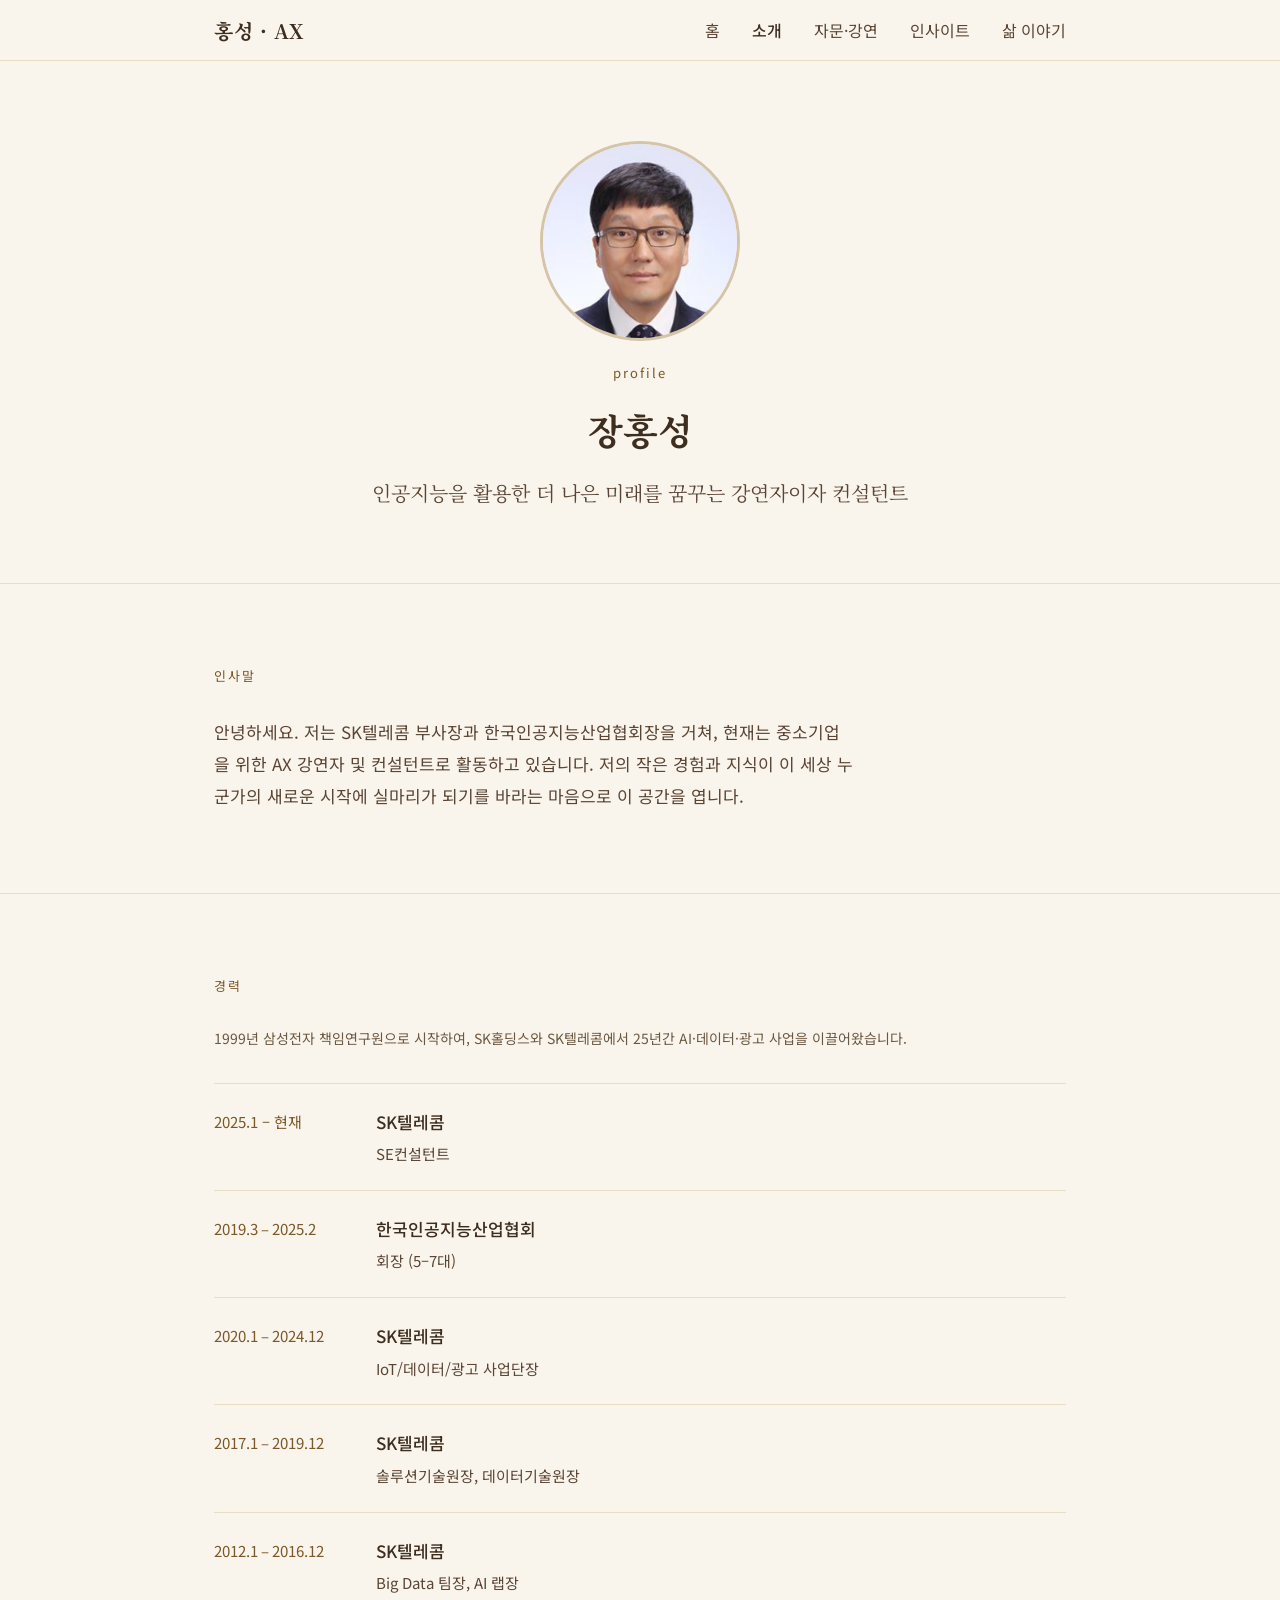
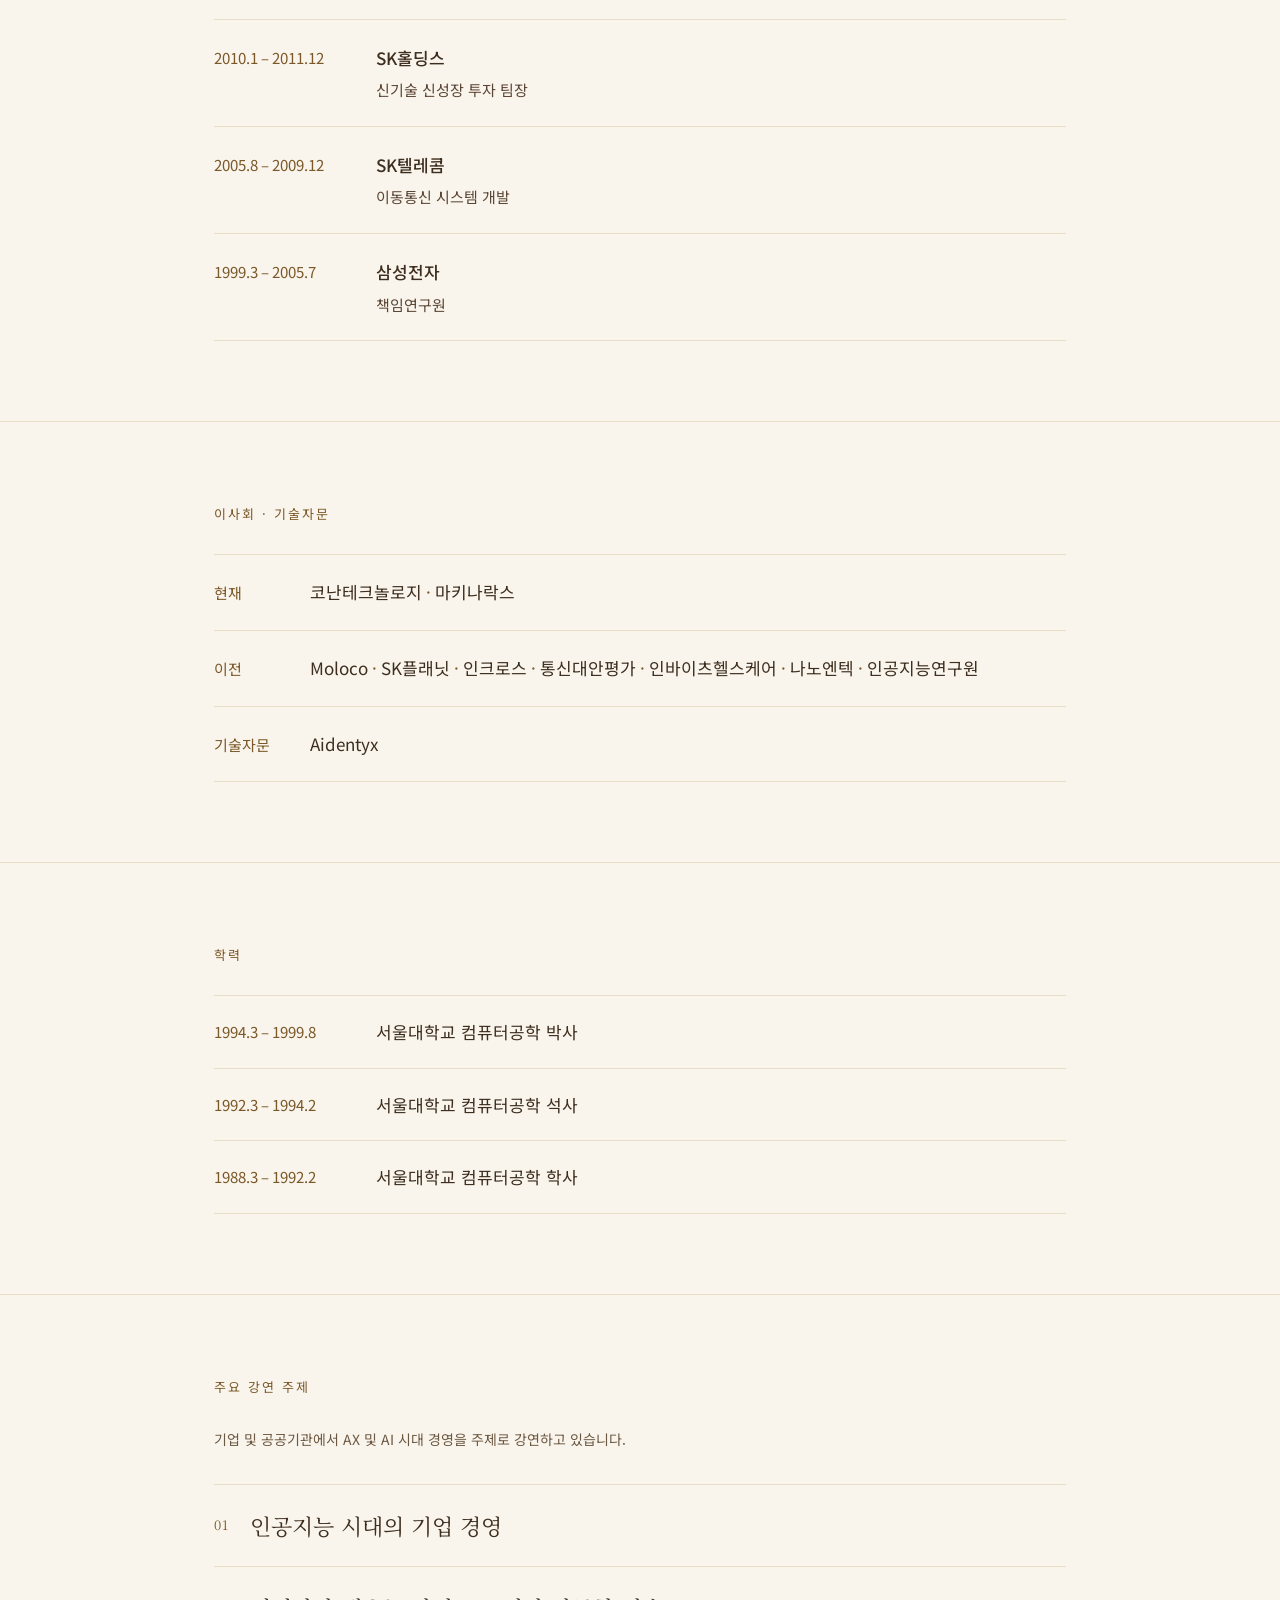
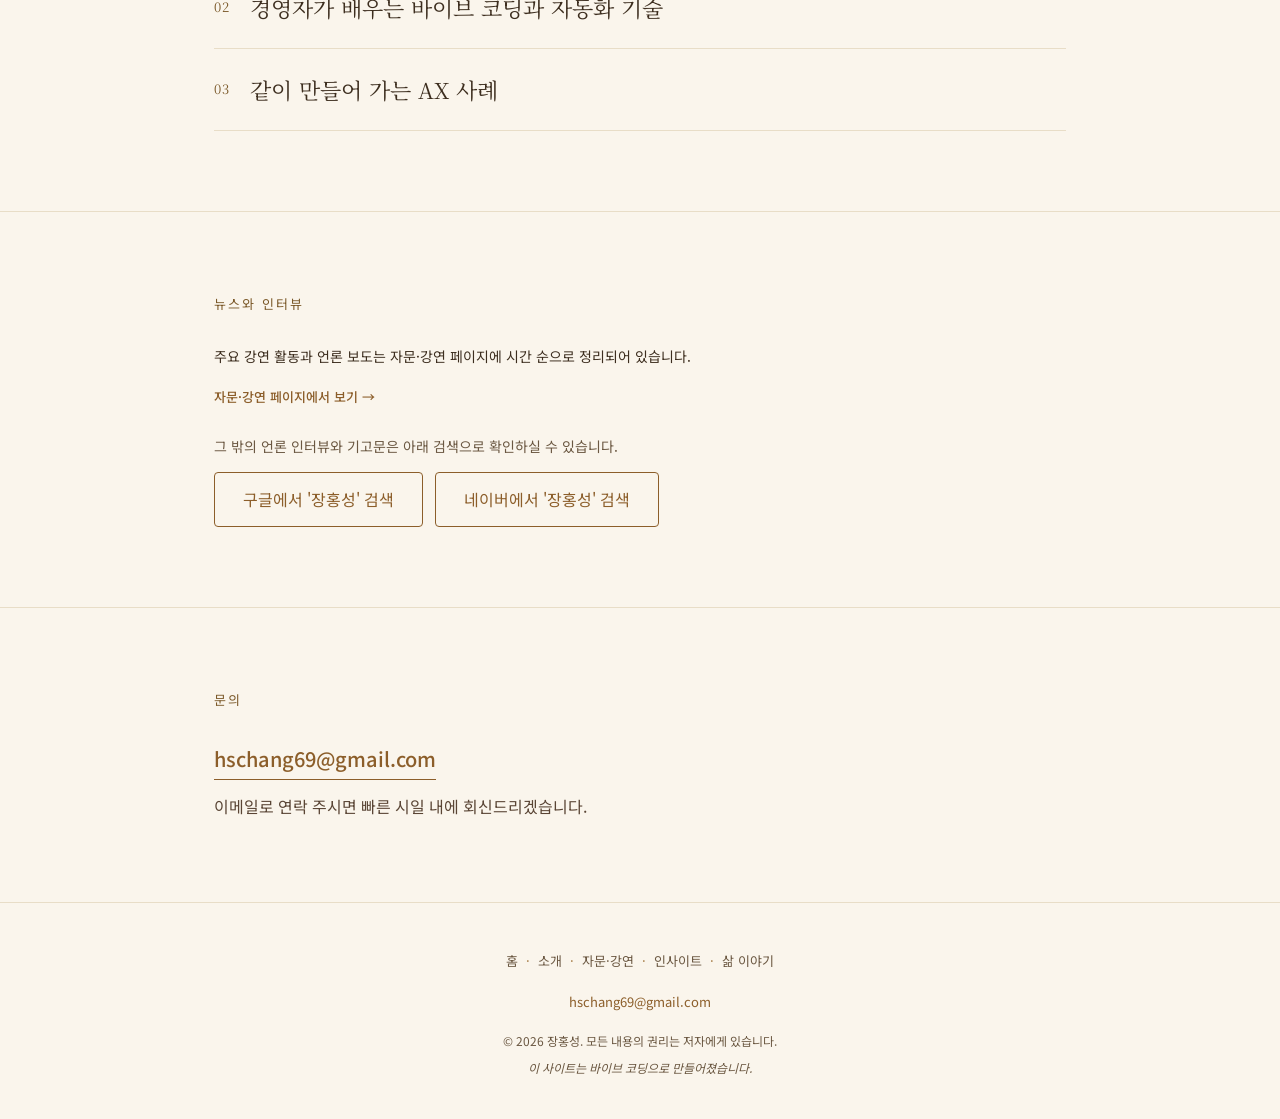
==== commit b13691ba: "fix: 소개 프로필 사진 상단 정렬·원 확대, 이사회 이전 목록에 인공지능연구원 추가, 경영자문에 티브이투어 추가 Co-Authored-By: Claude Fable 5.1 <n" ====
--- a/about.html
+++ b/about.html
@@ -190,7 +190,7 @@
           <div class="board-row">
             <span class="board-label">이전</span>
             <p class="board-companies">
-              Moloco<span class="sep">·</span>SK플래닛<span class="sep">·</span>인크로스<span class="sep">·</span>통신대안평가<span class="sep">·</span>인바이츠헬스케어<span class="sep">·</span>나노엔텍
+              Moloco<span class="sep">·</span>SK플래닛<span class="sep">·</span>인크로스<span class="sep">·</span>통신대안평가<span class="sep">·</span>인바이츠헬스케어<span class="sep">·</span>나노엔텍<span class="sep">·</span>인공지능연구원
             </p>
           </div>
 
--- a/css/style.css
+++ b/css/style.css
@@ -366,10 +366,12 @@
 }
 
 .profile-img {
-  width: 180px;
-  height: 180px;
+  width: 200px;
+  height: 200px;
   border-radius: 50%;
   object-fit: cover;
+  /* 원본이 세로 사진(472×630)이라 cover 시 위아래가 잘린다 — 상단 기준으로 맞춰 머리가 잘리지 않게 */
+  object-position: 50% 0;
   border: 3px solid #D4C4A8;
   margin: 0 auto 20px;
   background-color: var(--bg-accent);
@@ -379,8 +381,8 @@
 
 /* 사진 없을 때 회색 원 placeholder */
 .profile-img-placeholder {
-  width: 180px;
-  height: 180px;
+  width: 200px;
+  height: 200px;
   border-radius: 50%;
   border: 3px solid #D4C4A8;
   background-color: var(--bg-accent);
@@ -495,6 +497,7 @@
   font-size: 17px;
   color: var(--text-title);
   line-height: 1.8;
+  word-break: keep-all;
 }
 
 /* 가운뎃점 색상 */
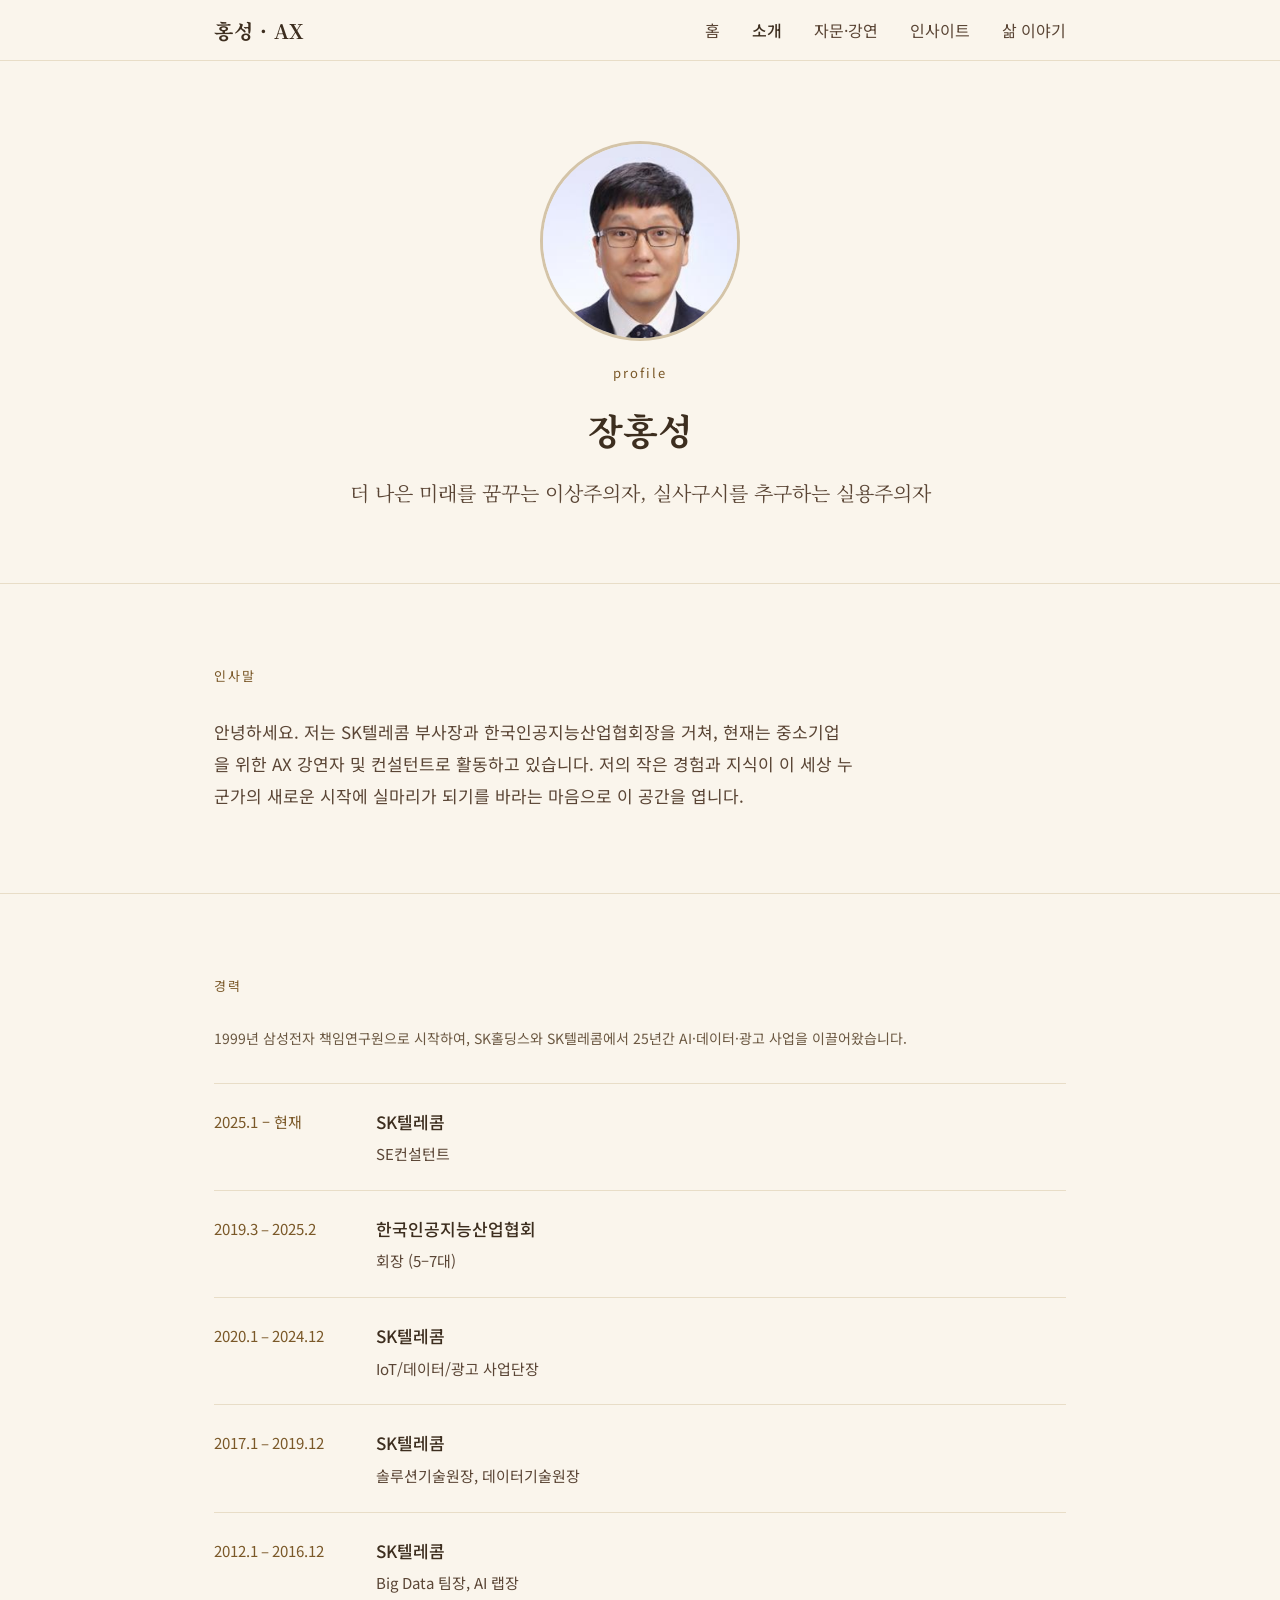
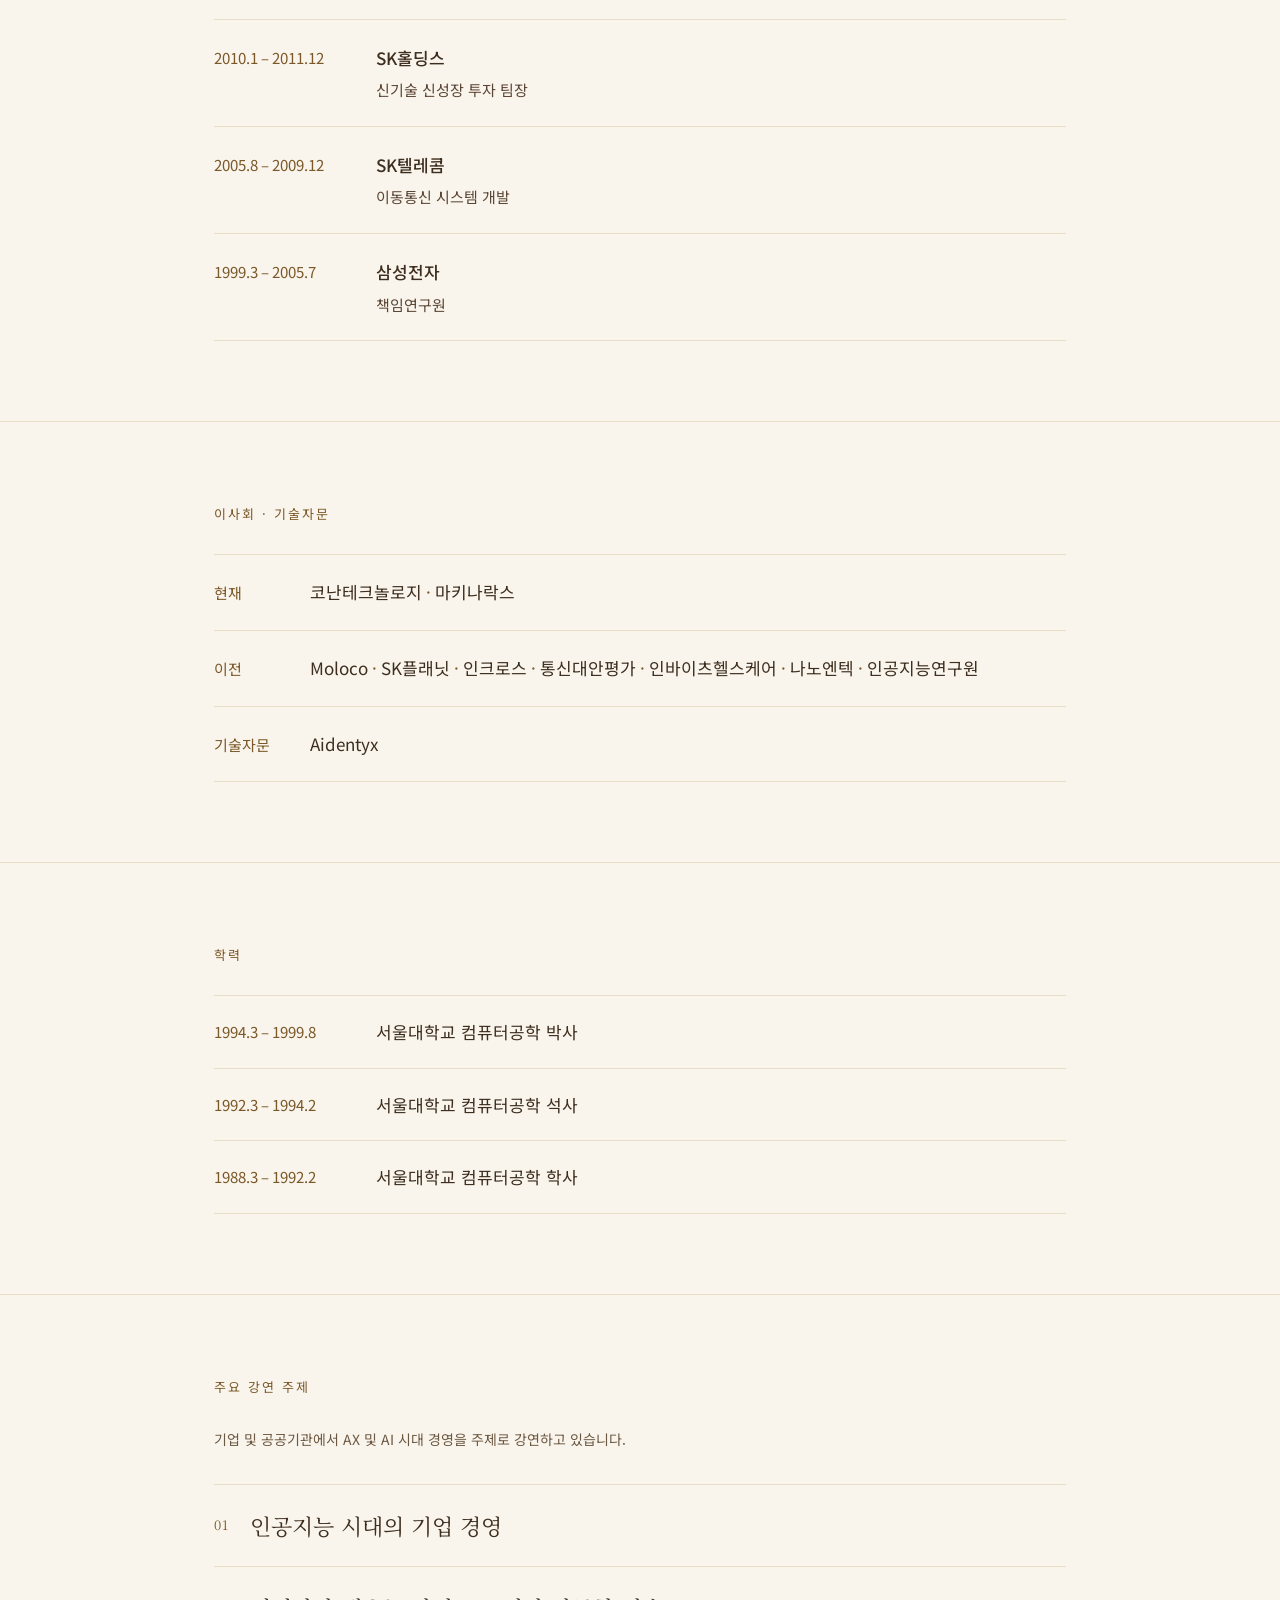
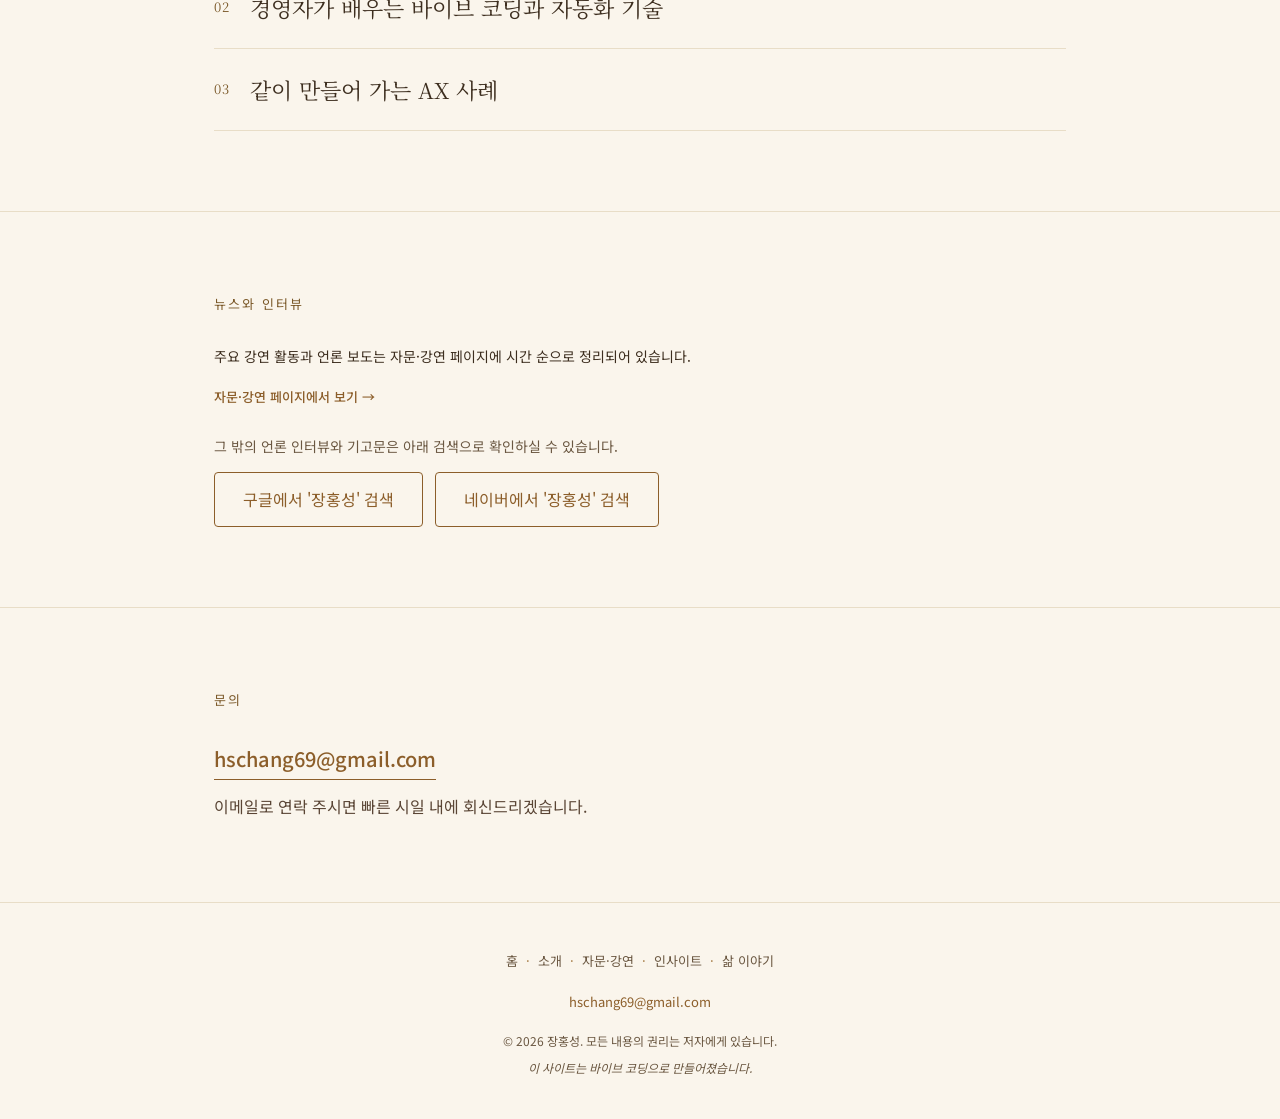
==== commit 58713772: "content: 소개 페이지 프로필 문구 교체 — 이상주의자·실용주의자 Co-Authored-By: Claude Opus 5 <noreply@anthropic.com>" ====
--- a/about.html
+++ b/about.html
@@ -82,7 +82,7 @@
         <img class="profile-img" src="images/profile.jpg" alt="장홍성">
         <p class="profile-small-label">profile</p>
         <h1 class="profile-name">장홍성</h1>
-        <p class="profile-identity">인공지능을 활용한 더 나은 미래를 꿈꾸는 강연자이자 컨설턴트</p>
+        <p class="profile-identity">더 나은 미래를 꿈꾸는 이상주의자, 실사구시를 추구하는 실용주의자</p>
       </div>
     </section>
 
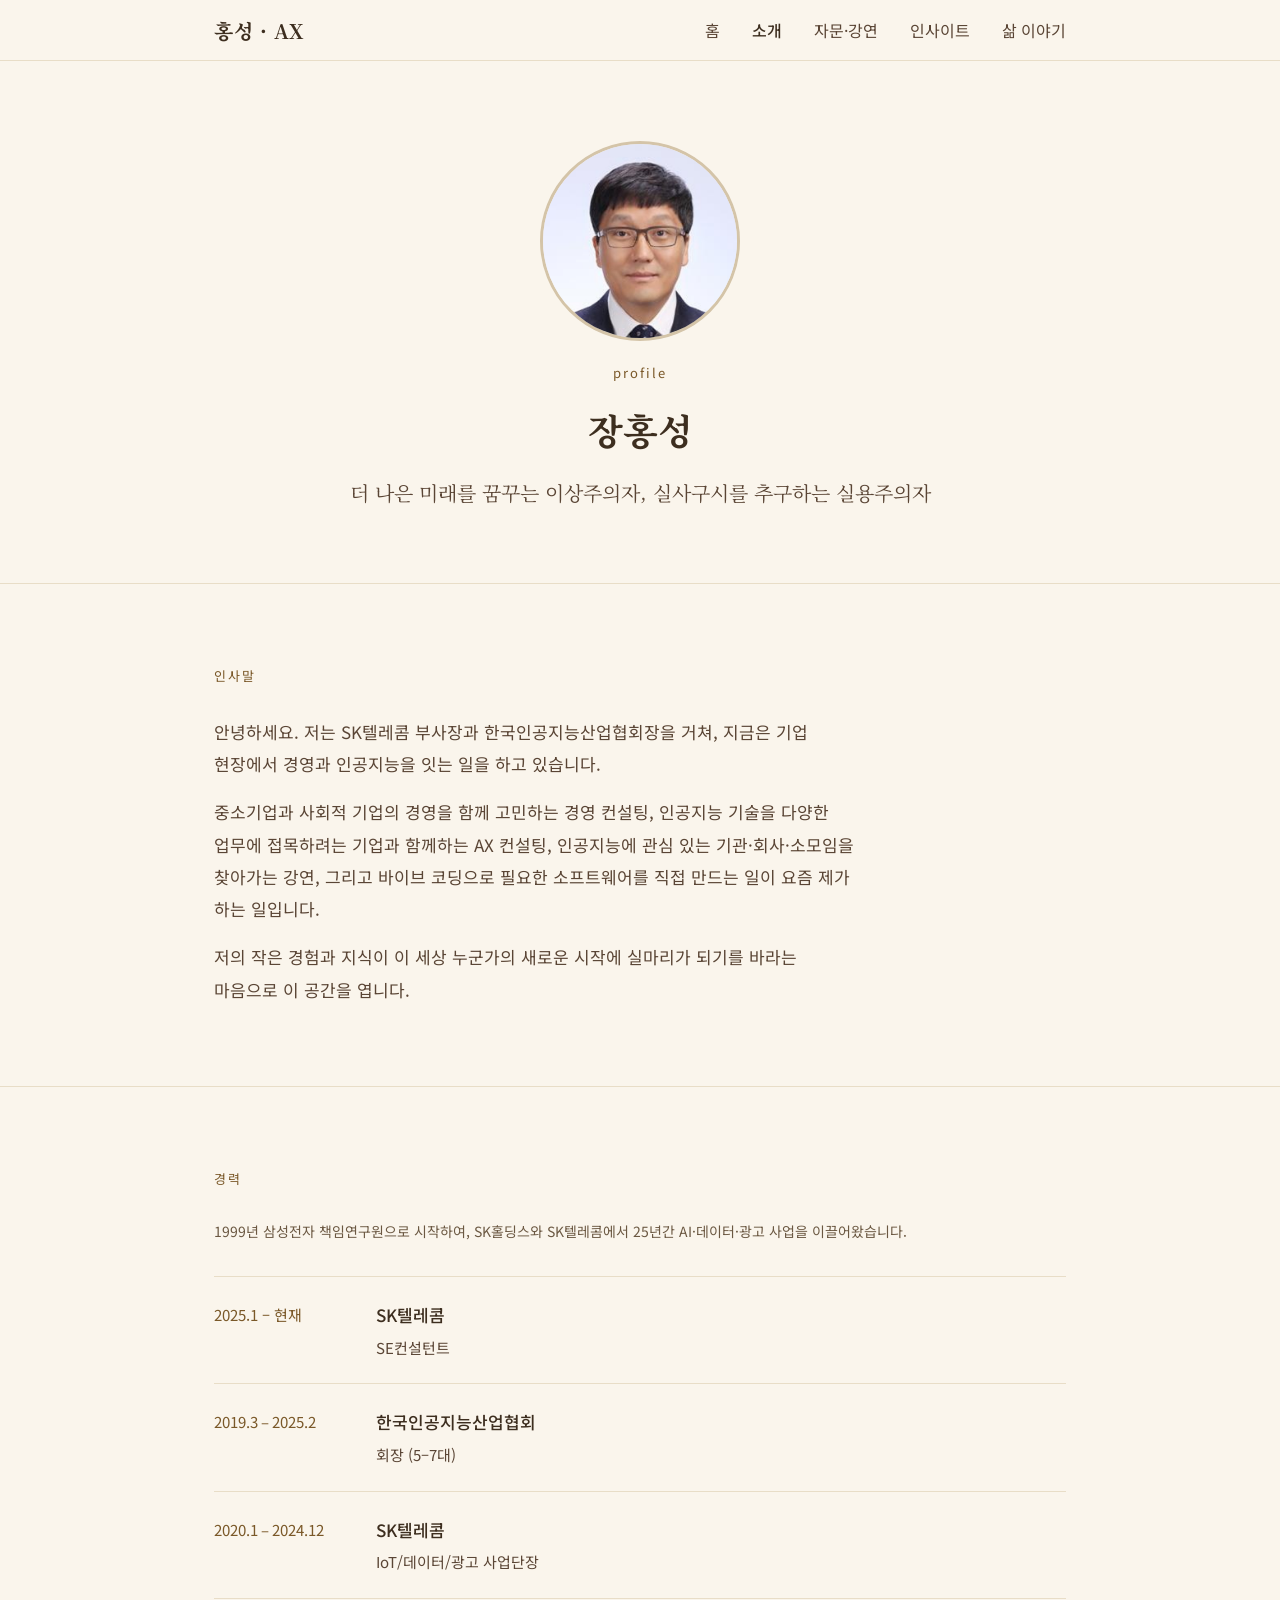
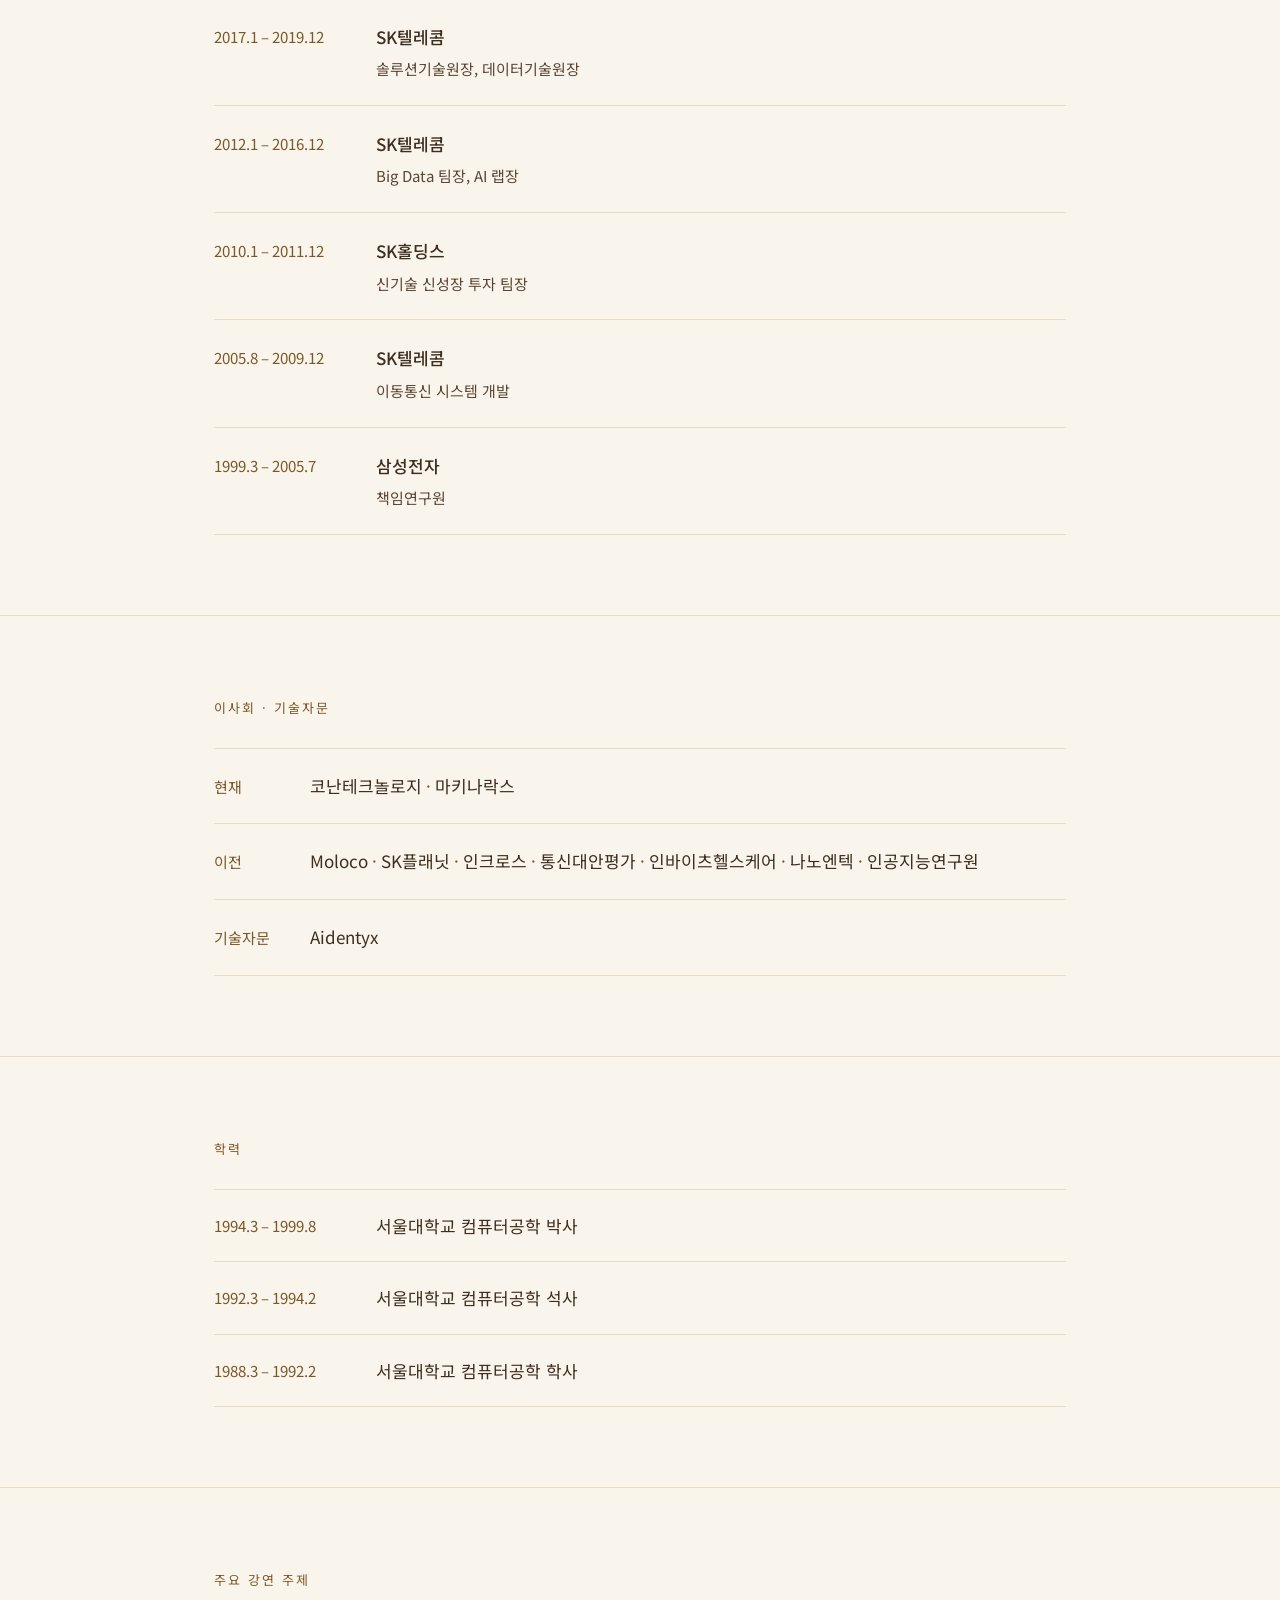
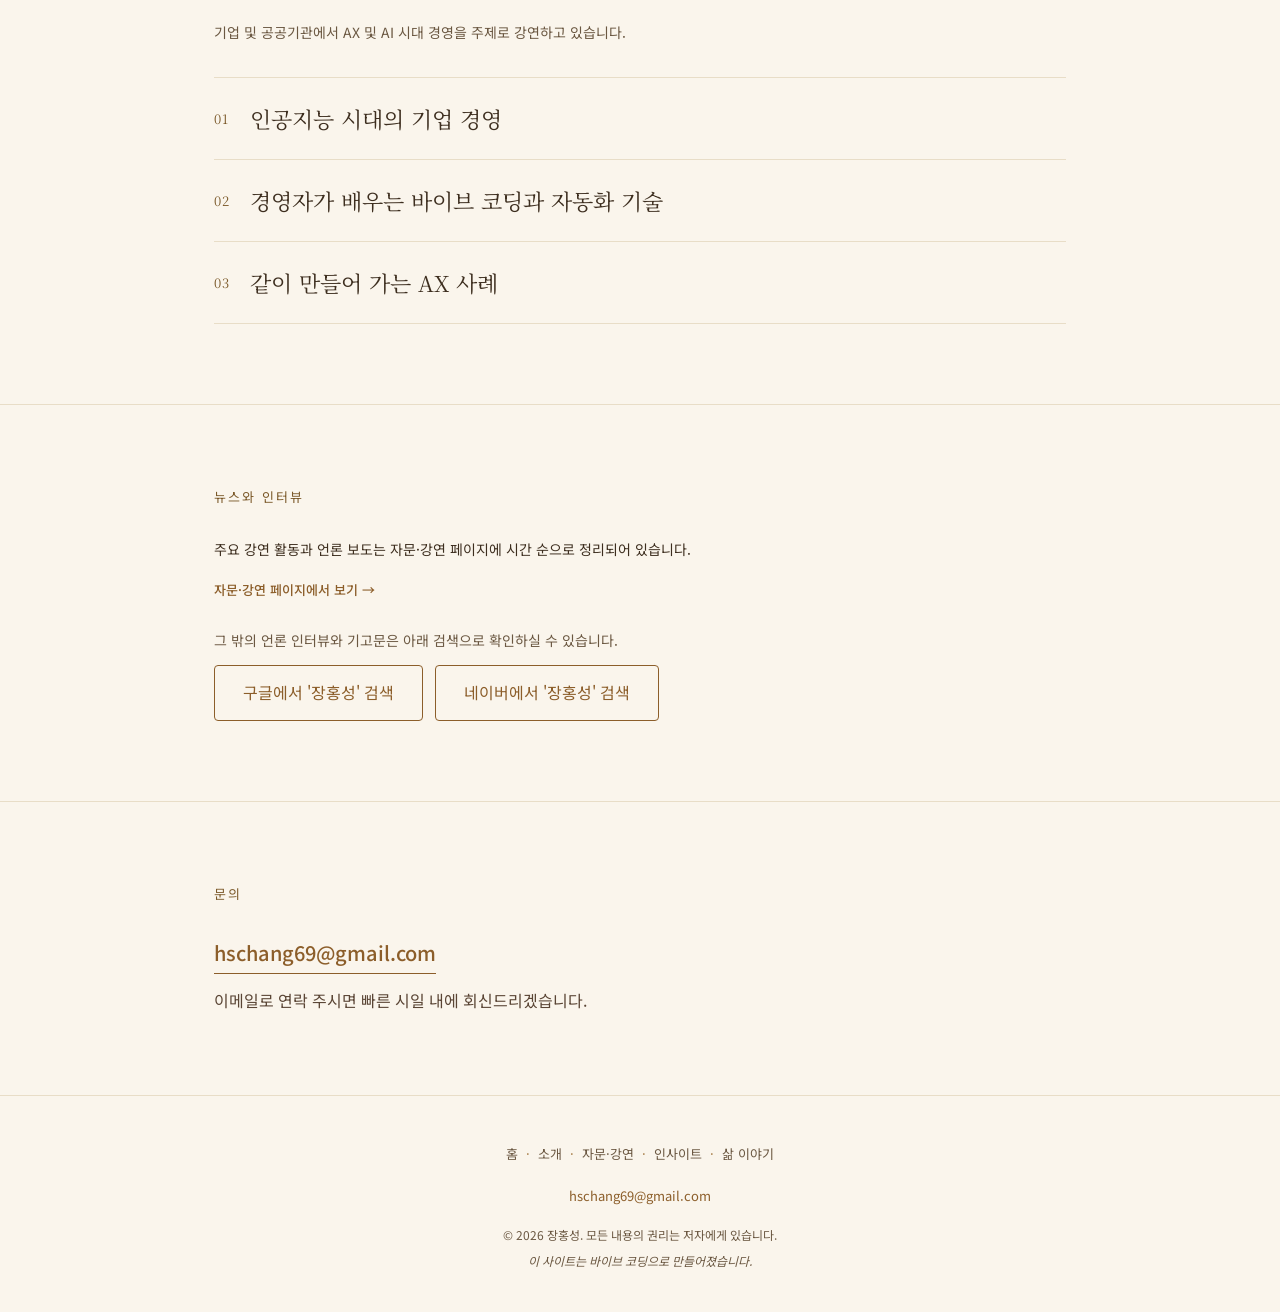
==== commit e438386f: "content: 소개 페이지 인사말 보완 — 네 가지 활동 반영 Co-Authored-By: Claude Opus 5.5 <noreply@anthropic.com>" ====
--- a/about.html
+++ b/about.html
@@ -92,7 +92,16 @@
         <p class="about-label">인사말</p>
         <p class="greeting-body">
           안녕하세요. 저는 SK텔레콤 부사장과 한국인공지능산업협회장을 거쳐,
-          현재는 중소기업을 위한 AX 강연자 및 컨설턴트로 활동하고 있습니다.
+          지금은 기업 현장에서 경영과 인공지능을 잇는 일을 하고 있습니다.
+        </p>
+        <p class="greeting-body">
+          중소기업과 사회적 기업의 경영을 함께 고민하는 경영 컨설팅,
+          인공지능 기술을 다양한 업무에 접목하려는 기업과 함께하는 AX 컨설팅,
+          인공지능에 관심 있는 기관·회사·소모임을 찾아가는 강연,
+          그리고 바이브 코딩으로 필요한 소프트웨어를 직접 만드는 일이
+          요즘 제가 하는 일입니다.
+        </p>
+        <p class="greeting-body">
           저의 작은 경험과 지식이 이 세상 누군가의 새로운 시작에 실마리가 되기를
           바라는 마음으로 이 공간을 엽니다.
         </p>
--- a/css/style.css
+++ b/css/style.css
@@ -424,6 +424,11 @@
   line-height: 1.9;
   color: var(--text-body);
   max-width: 640px;
+  word-break: keep-all;
+}
+
+.greeting-body + .greeting-body {
+  margin-top: 16px;
 }
 
 /* ── 3) 경력 타임라인 ── */
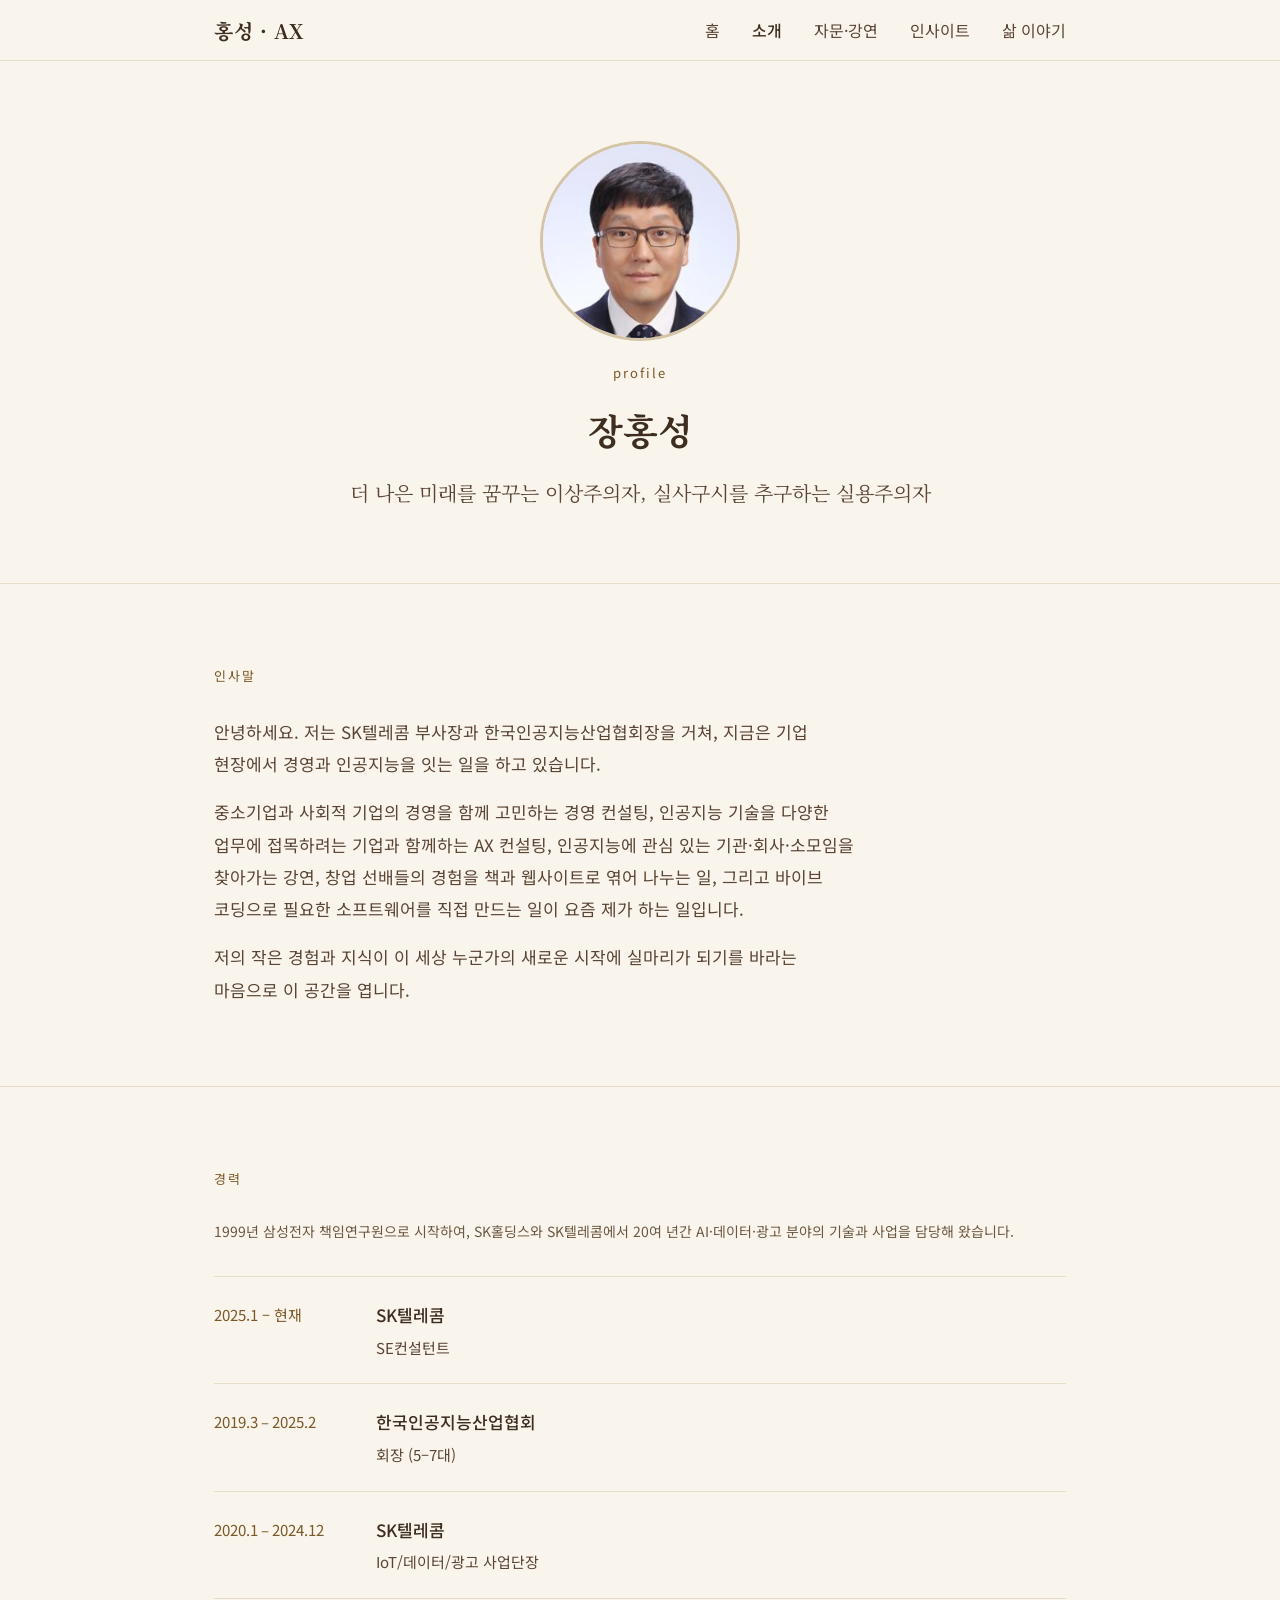
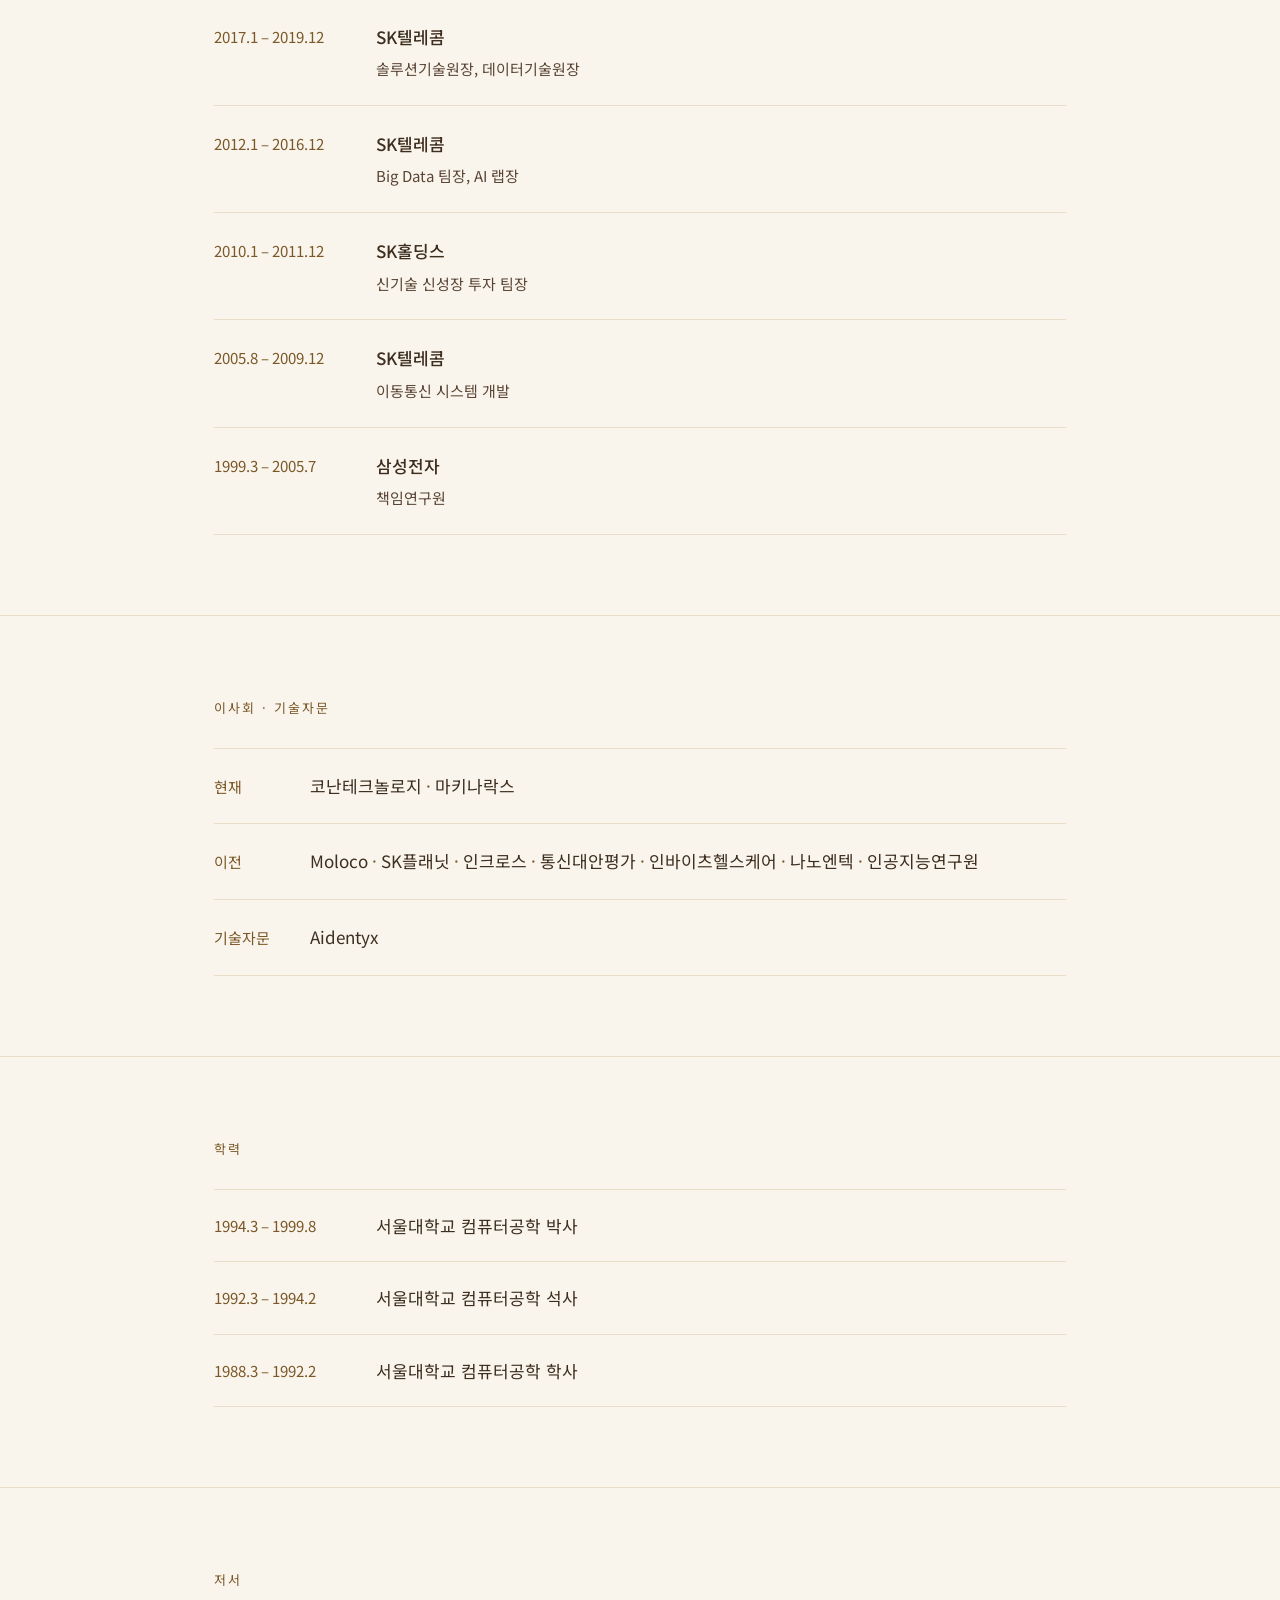
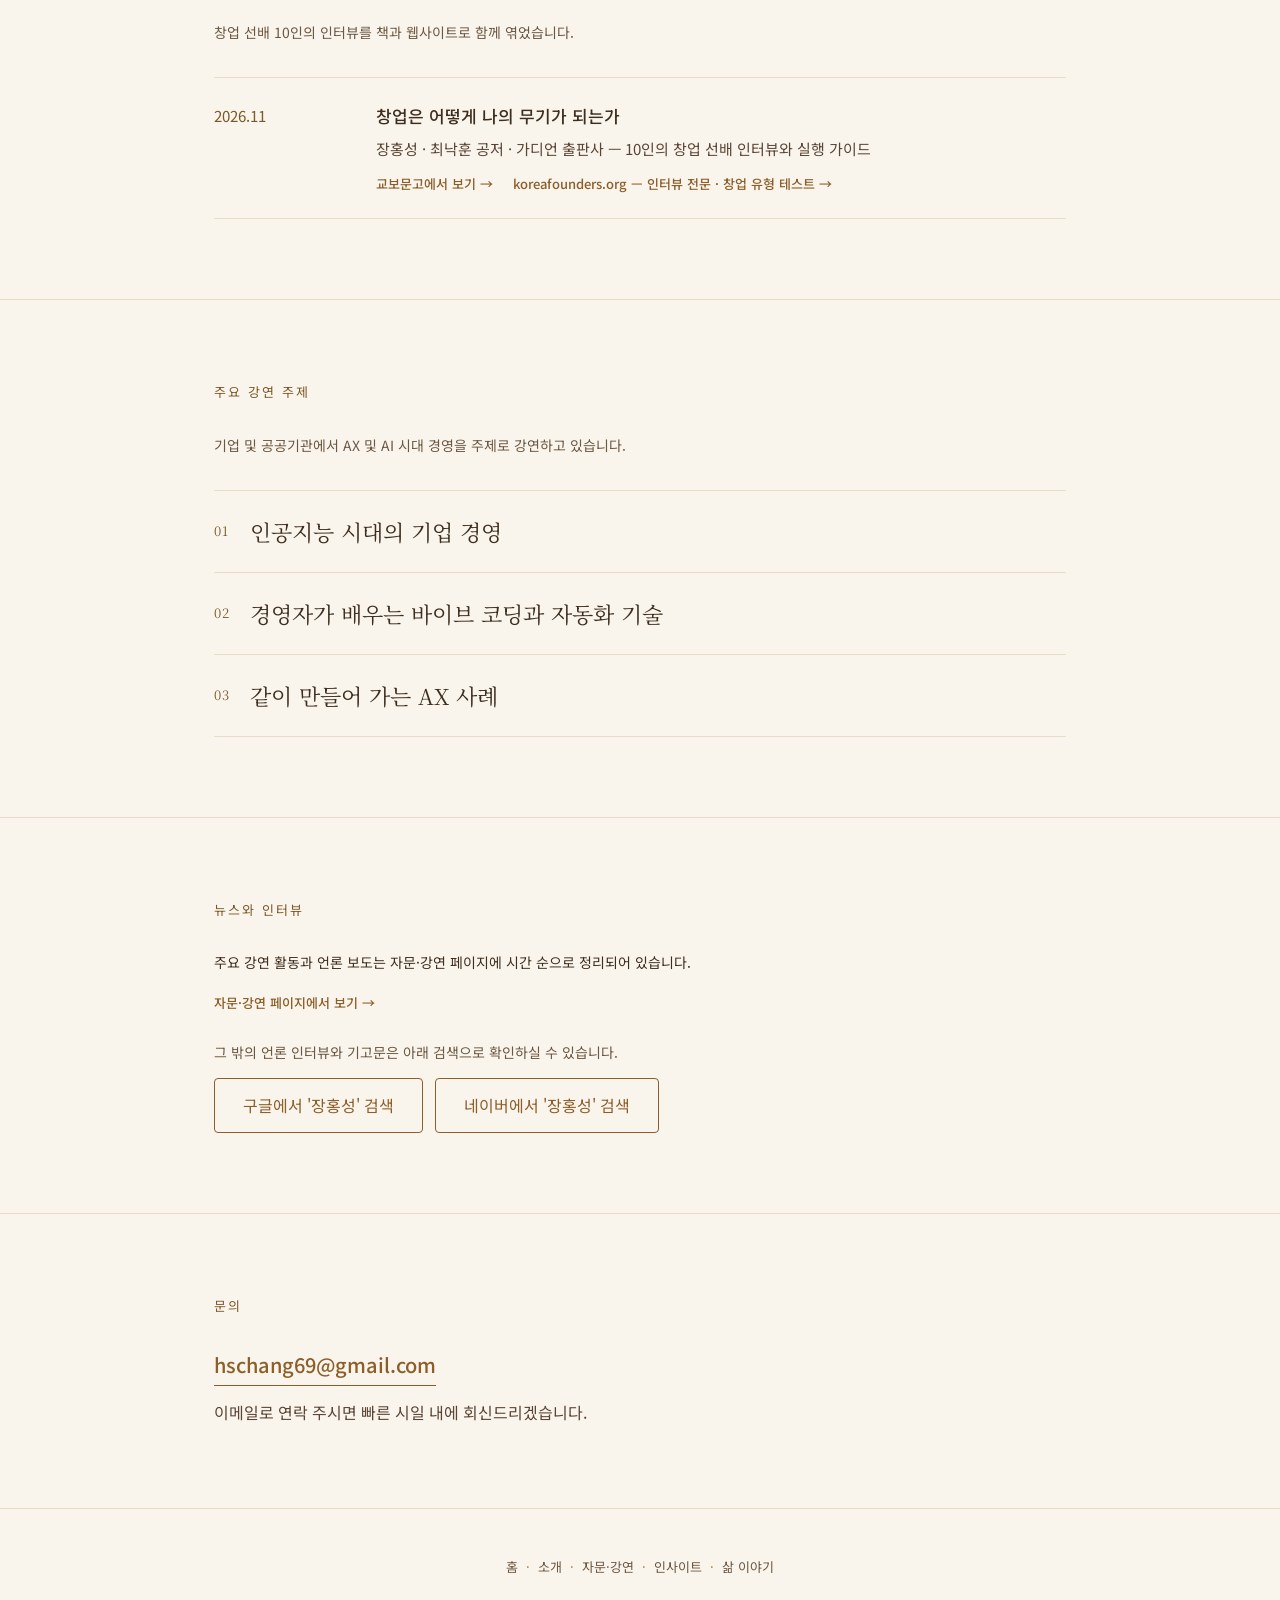
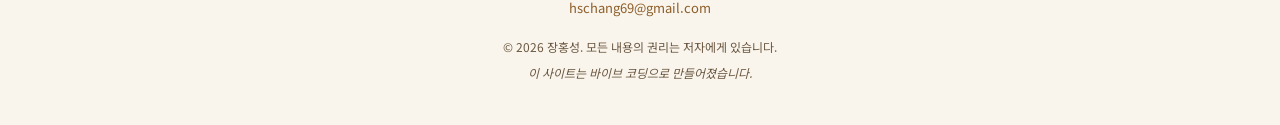
==== commit e1187c43: "content: 소개 페이지 갱신 — 저서 섹션 신설, 인사말 한 줄, 경력 문구 수정 Co-Authored-By: Claude Opus 5.5 <noreply@anthropic." ====
--- a/about.html
+++ b/about.html
@@ -98,6 +98,7 @@
           중소기업과 사회적 기업의 경영을 함께 고민하는 경영 컨설팅,
           인공지능 기술을 다양한 업무에 접목하려는 기업과 함께하는 AX 컨설팅,
           인공지능에 관심 있는 기관·회사·소모임을 찾아가는 강연,
+          창업 선배들의 경험을 책과 웹사이트로 엮어 나누는 일,
           그리고 바이브 코딩으로 필요한 소프트웨어를 직접 만드는 일이
           요즘 제가 하는 일입니다.
         </p>
@@ -112,7 +113,7 @@
     <section class="about-section">
       <div class="container">
         <p class="about-label">경력</p>
-        <p class="timeline-lead">1999년 삼성전자 책임연구원으로 시작하여, SK홀딩스와 SK텔레콤에서 25년간 AI·데이터·광고 사업을 이끌어왔습니다.</p>
+        <p class="timeline-lead">1999년 삼성전자 책임연구원으로 시작하여, SK홀딩스와 SK텔레콤에서 20여 년간 AI·데이터·광고 분야의 기술과 사업을 담당해 왔습니다.</p>
         <div class="timeline">
 
           <div class="timeline-row">
@@ -233,6 +234,39 @@
           <div class="edu-row">
             <span class="edu-period">1988.3 – 1992.2</span>
             <p class="edu-content">서울대학교 컴퓨터공학 학사</p>
+          </div>
+
+        </div>
+      </div>
+    </section>
+
+    <!-- ── 5-2) 저서 섹션 ── -->
+    <section class="about-section">
+      <div class="container">
+        <p class="about-label">저서</p>
+        <p class="timeline-lead">창업 선배 10인의 인터뷰를 책과 웹사이트로 함께 엮었습니다.</p>
+        <div class="timeline">
+
+          <div class="timeline-row">
+            <span class="timeline-period">2026.11</span>
+            <div class="timeline-content">
+              <p class="timeline-org">창업은 어떻게 나의 무기가 되는가</p>
+              <p class="timeline-role">장홍성 · 최낙훈 공저 · 가디언 출판사 — 10인의 창업 선배 인터뷰와 실행 가이드</p>
+              <p class="timeline-links">
+                <a
+                  href="https://product.kyobobook.co.kr/detail/S000221812081"
+                  target="_blank"
+                  rel="noopener noreferrer"
+                  class="news-lectures-link"
+                >교보문고에서 보기 →</a>
+                <a
+                  href="https://koreafounders.org"
+                  target="_blank"
+                  rel="noopener noreferrer"
+                  class="news-lectures-link"
+                >koreafounders.org — 인터뷰 전문 · 창업 유형 테스트 →</a>
+              </p>
+            </div>
           </div>
 
         </div>
--- a/css/style.css
+++ b/css/style.css
@@ -473,6 +473,13 @@
   color: var(--text-body);
 }
 
+.timeline-links {
+  display: flex;
+  flex-wrap: wrap;
+  gap: 8px 20px;
+  margin-top: 10px;
+}
+
 /* ── 4) 이사회 활동 ── */
 .board-list {
   display: flex;
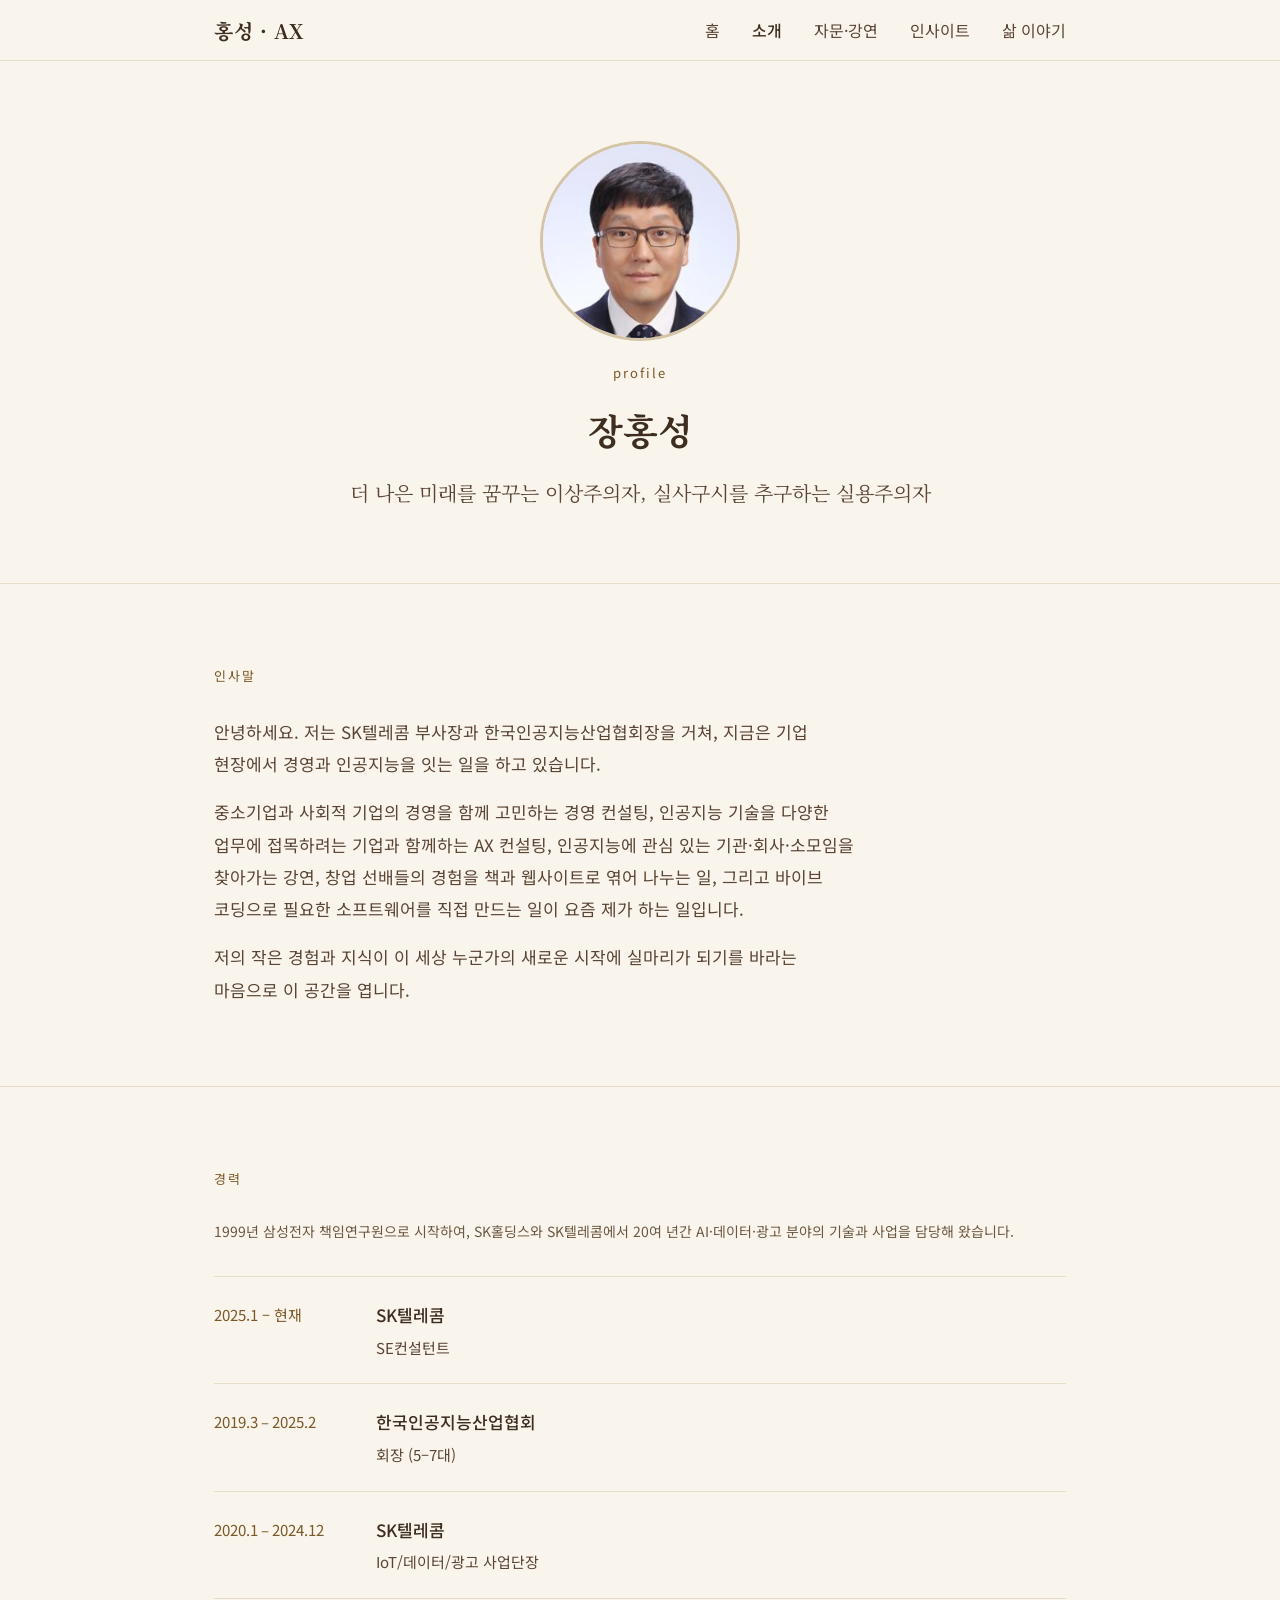
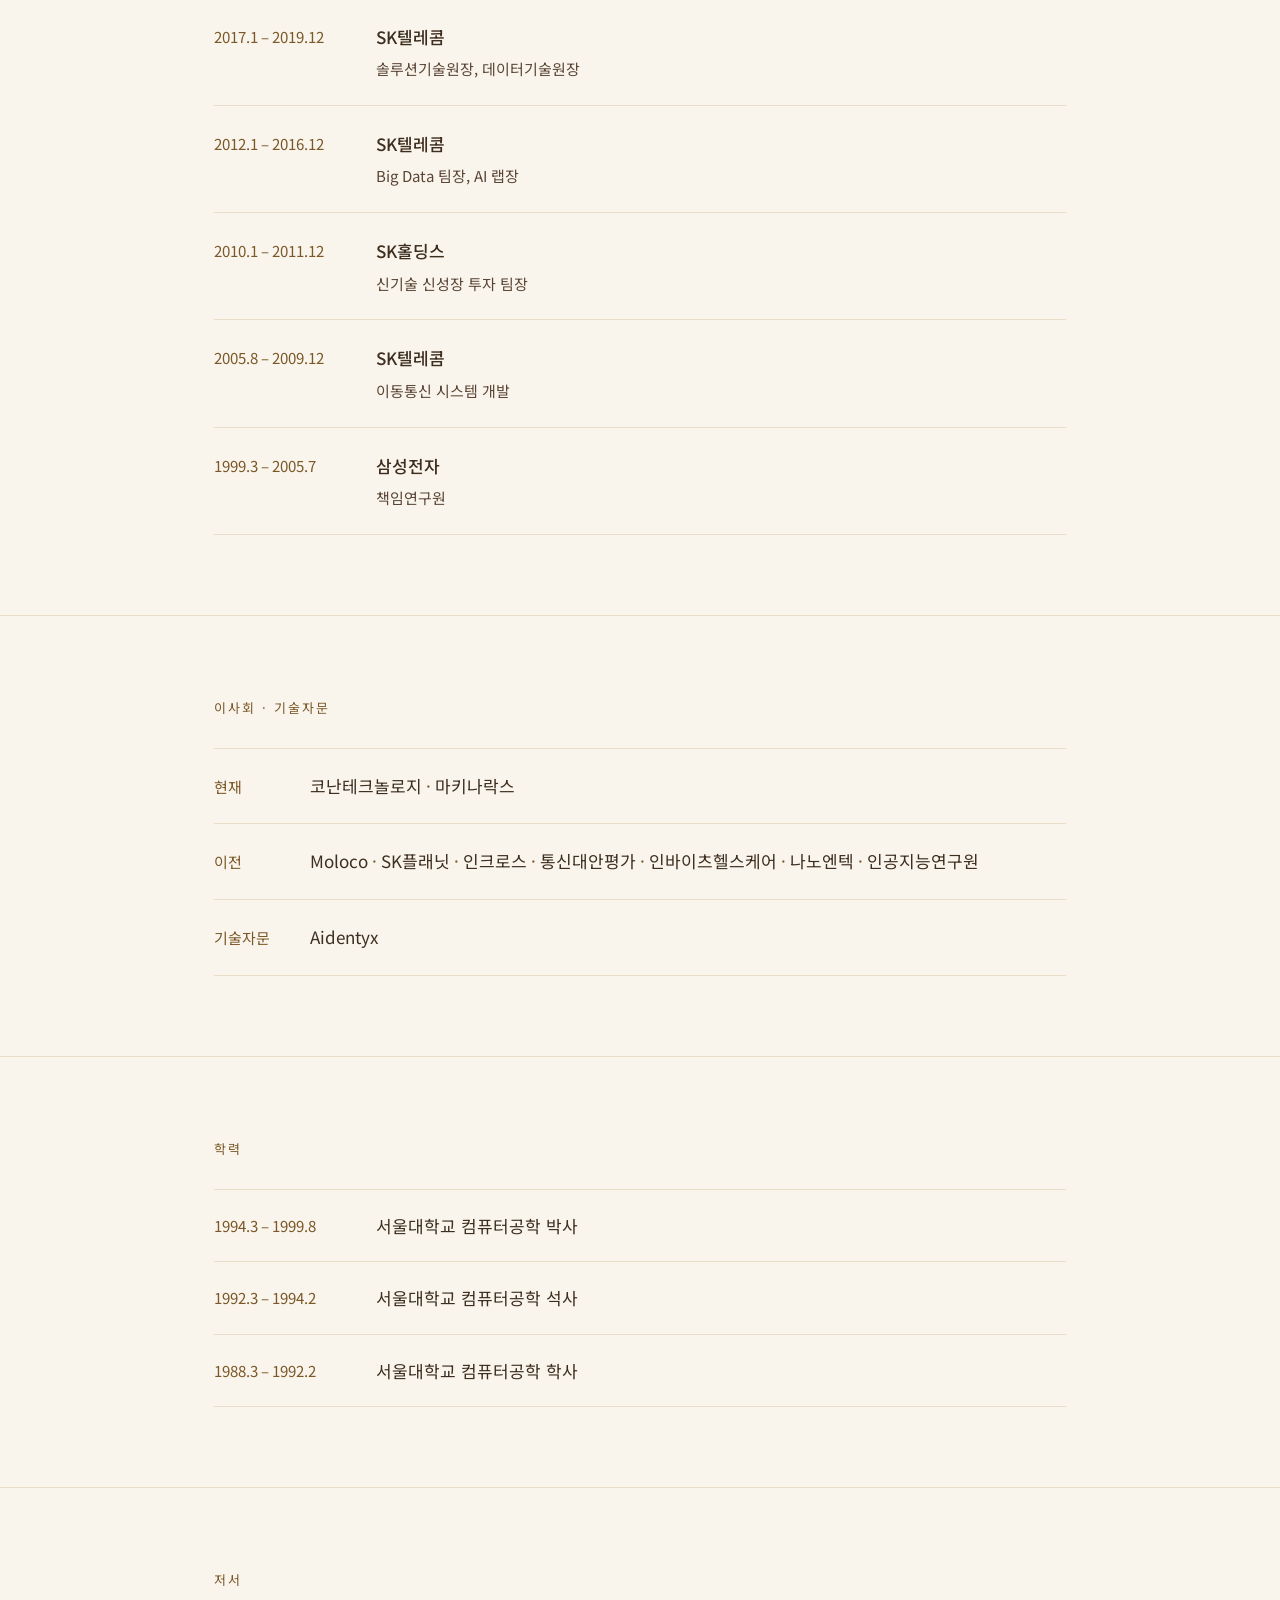
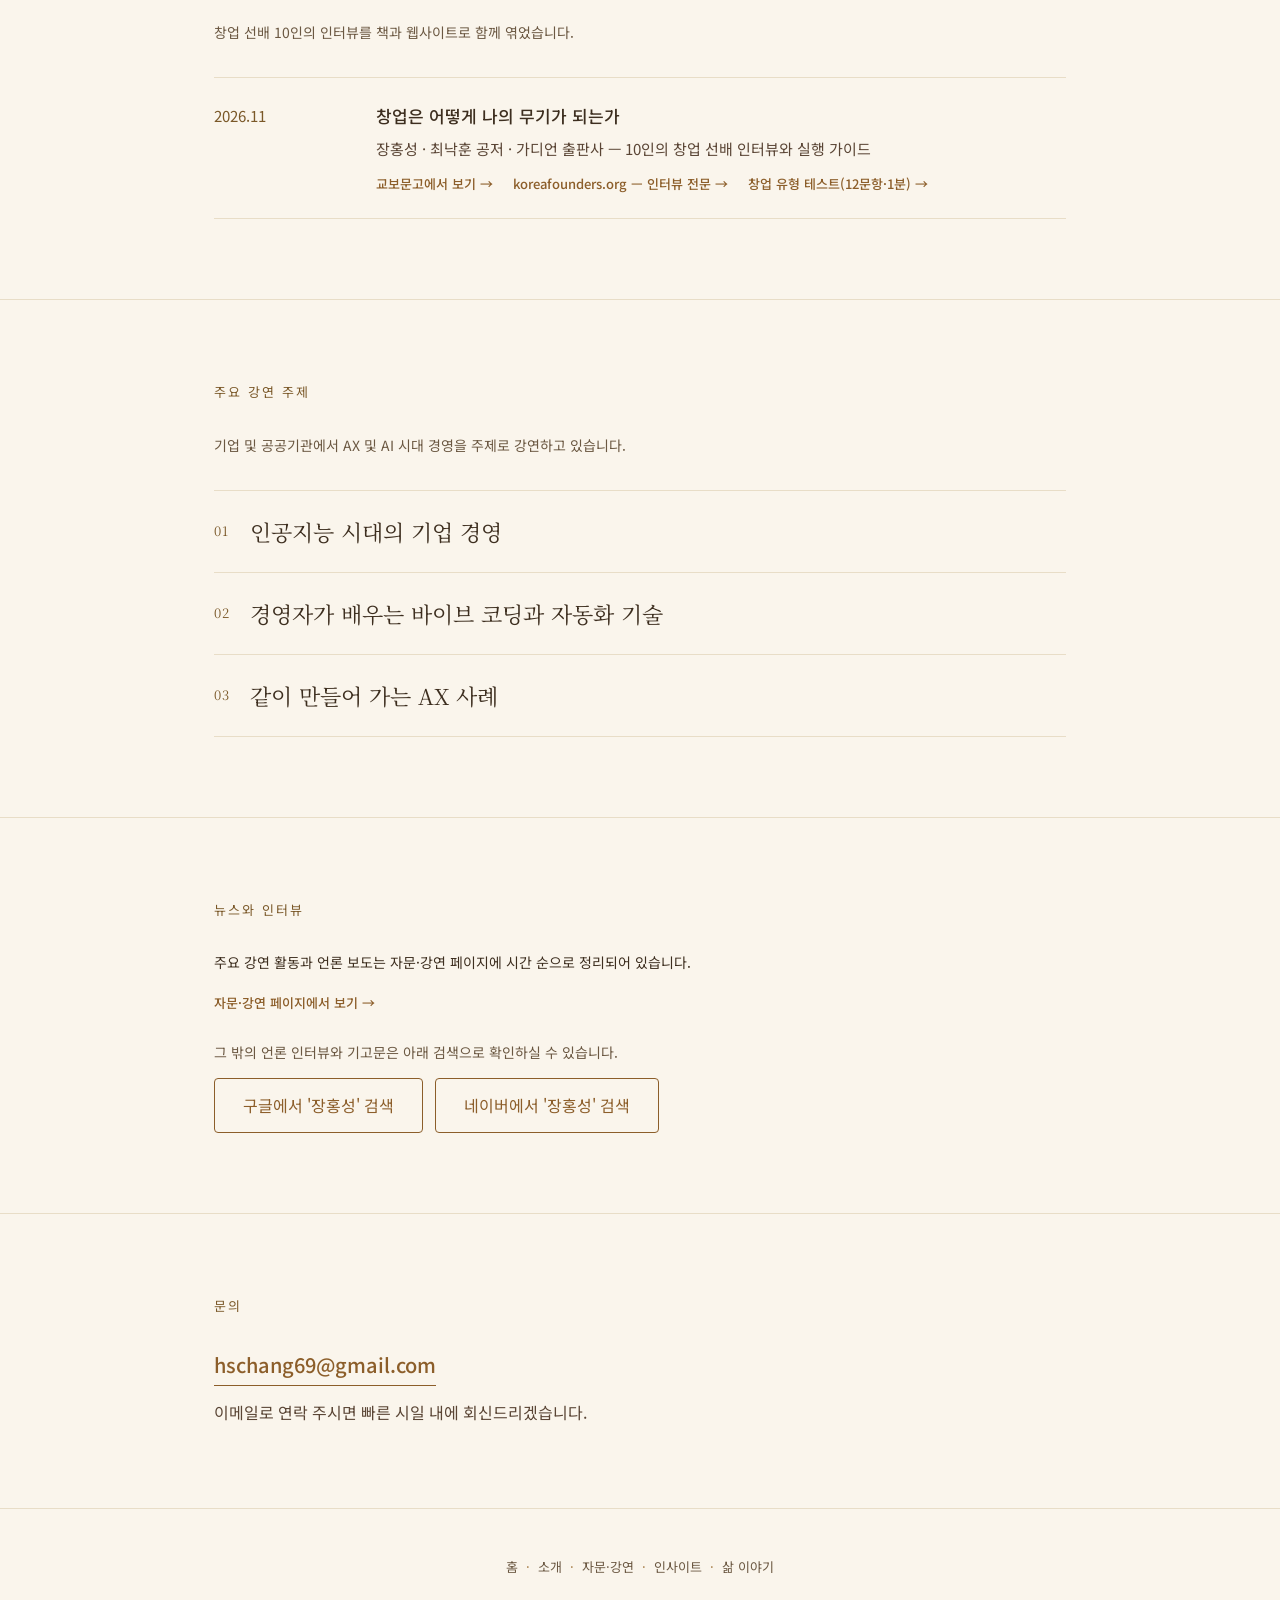
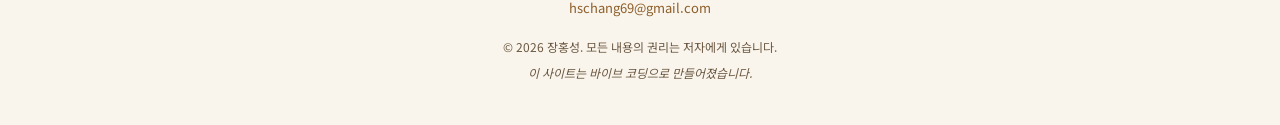
==== commit dd6ba57d: "fix: 소개 저서 섹션 링크 분리 — 인터뷰 전문(/contents)·창업 유형 테스트(/type) Co-Authored-By: Claude Opus 5.5 <noreply@an" ====
--- a/about.html
+++ b/about.html
@@ -260,11 +260,17 @@
                   class="news-lectures-link"
                 >교보문고에서 보기 →</a>
                 <a
-                  href="https://koreafounders.org"
+                  href="https://koreafounders.org/contents"
                   target="_blank"
                   rel="noopener noreferrer"
                   class="news-lectures-link"
-                >koreafounders.org — 인터뷰 전문 · 창업 유형 테스트 →</a>
+                >koreafounders.org — 인터뷰 전문 →</a>
+                <a
+                  href="https://koreafounders.org/type"
+                  target="_blank"
+                  rel="noopener noreferrer"
+                  class="news-lectures-link"
+                >창업 유형 테스트(12문항·1분) →</a>
               </p>
             </div>
           </div>
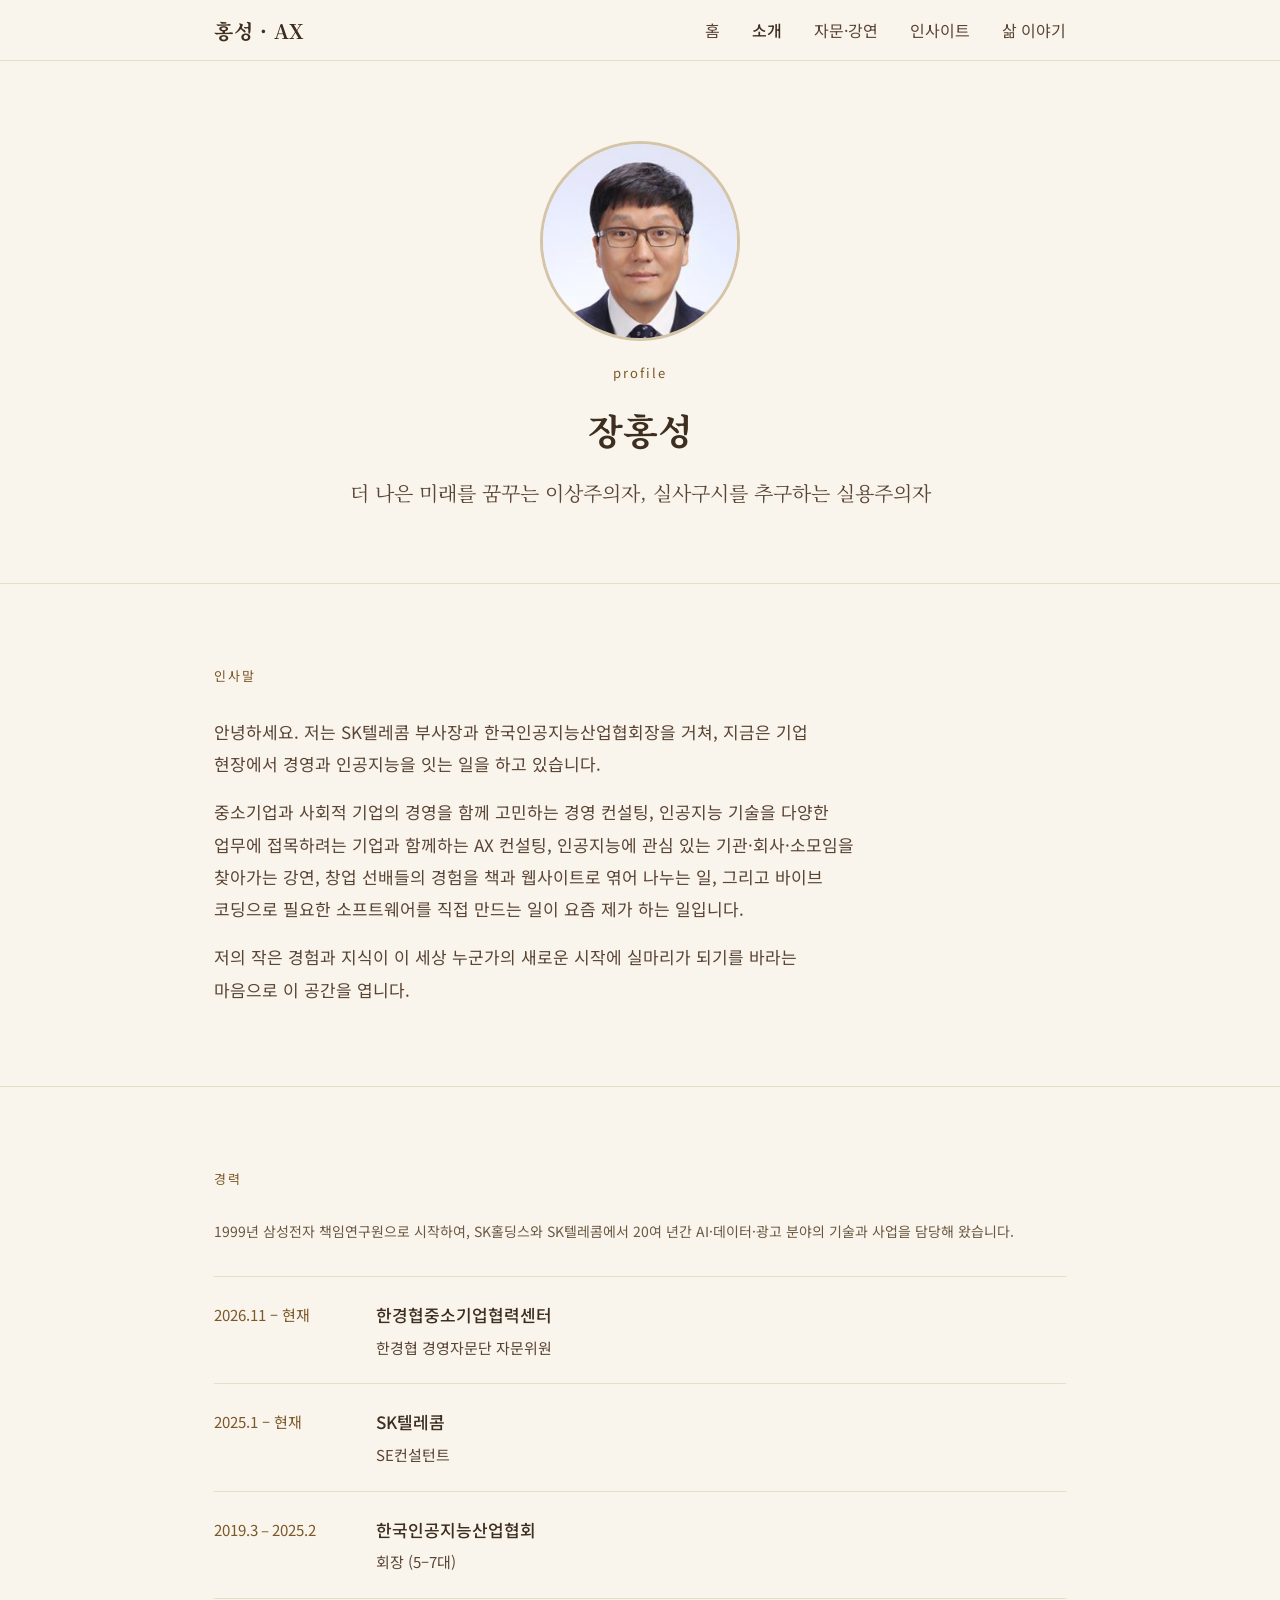
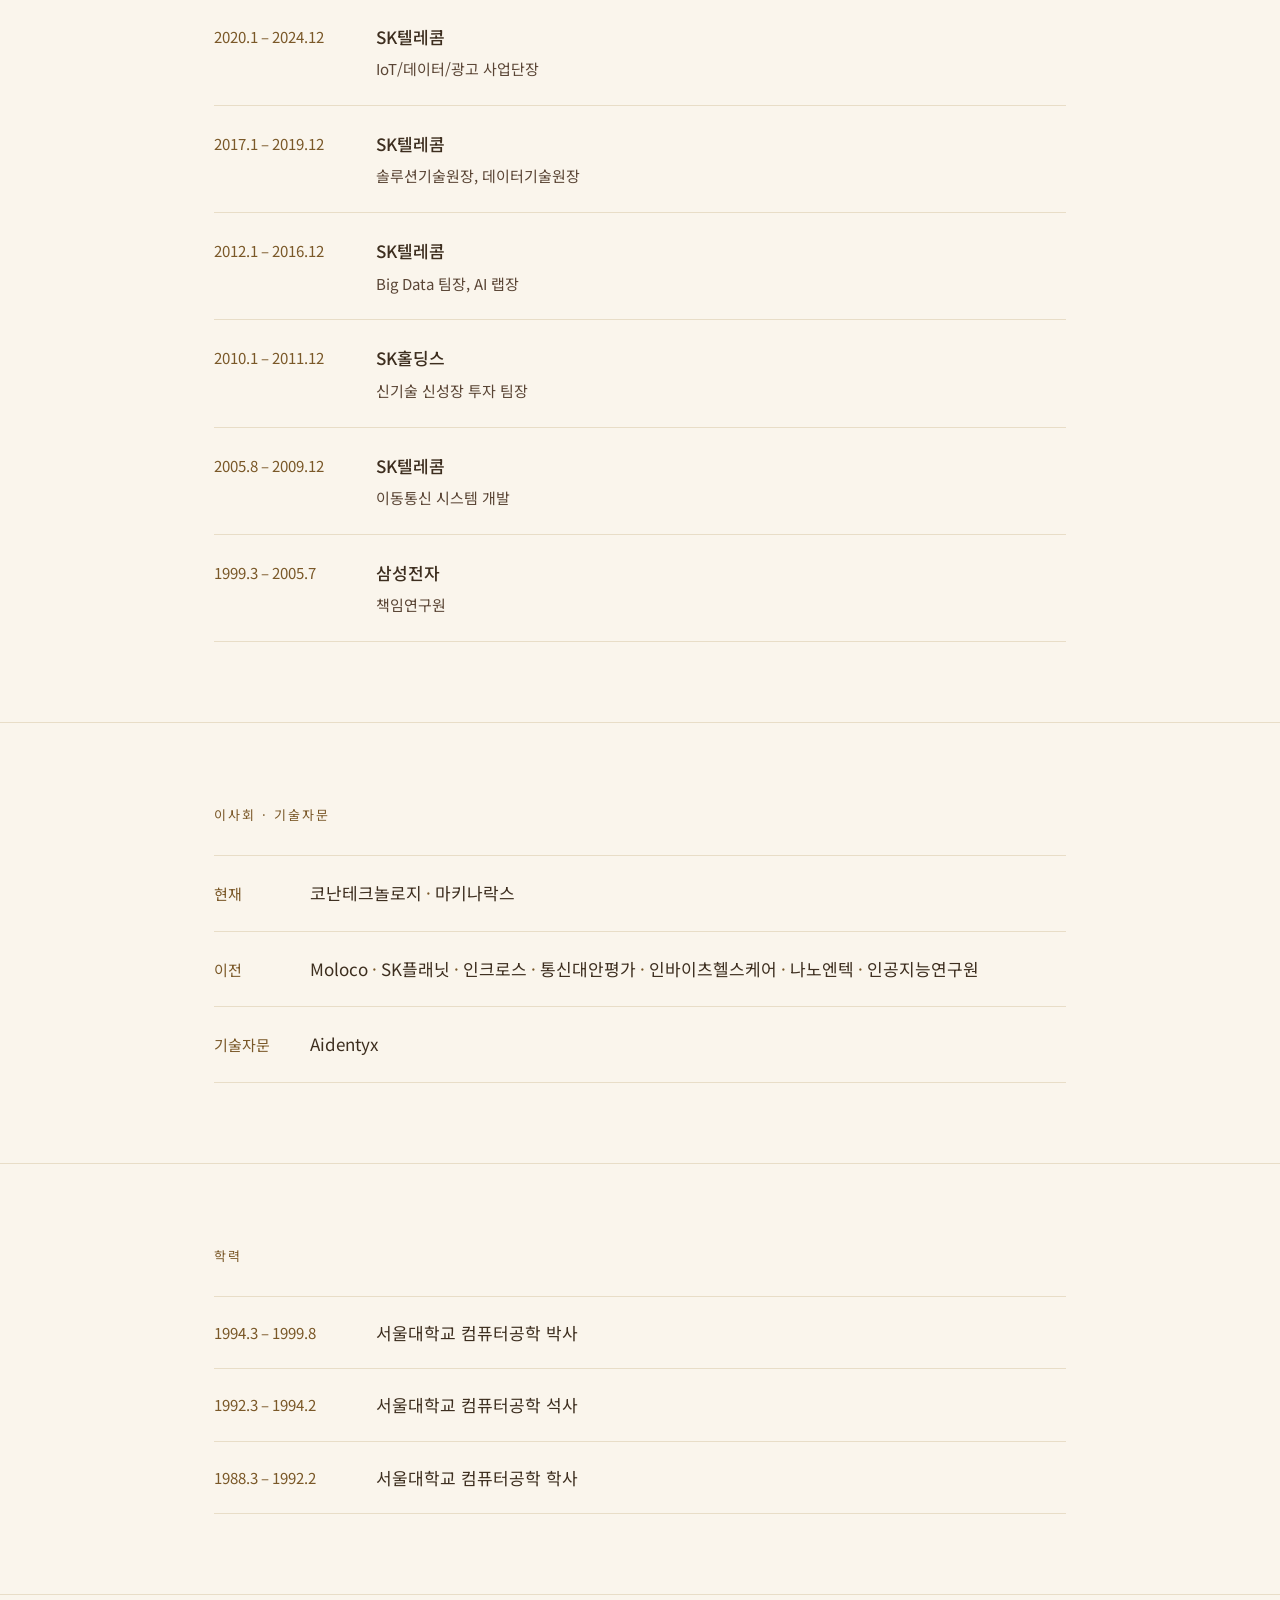
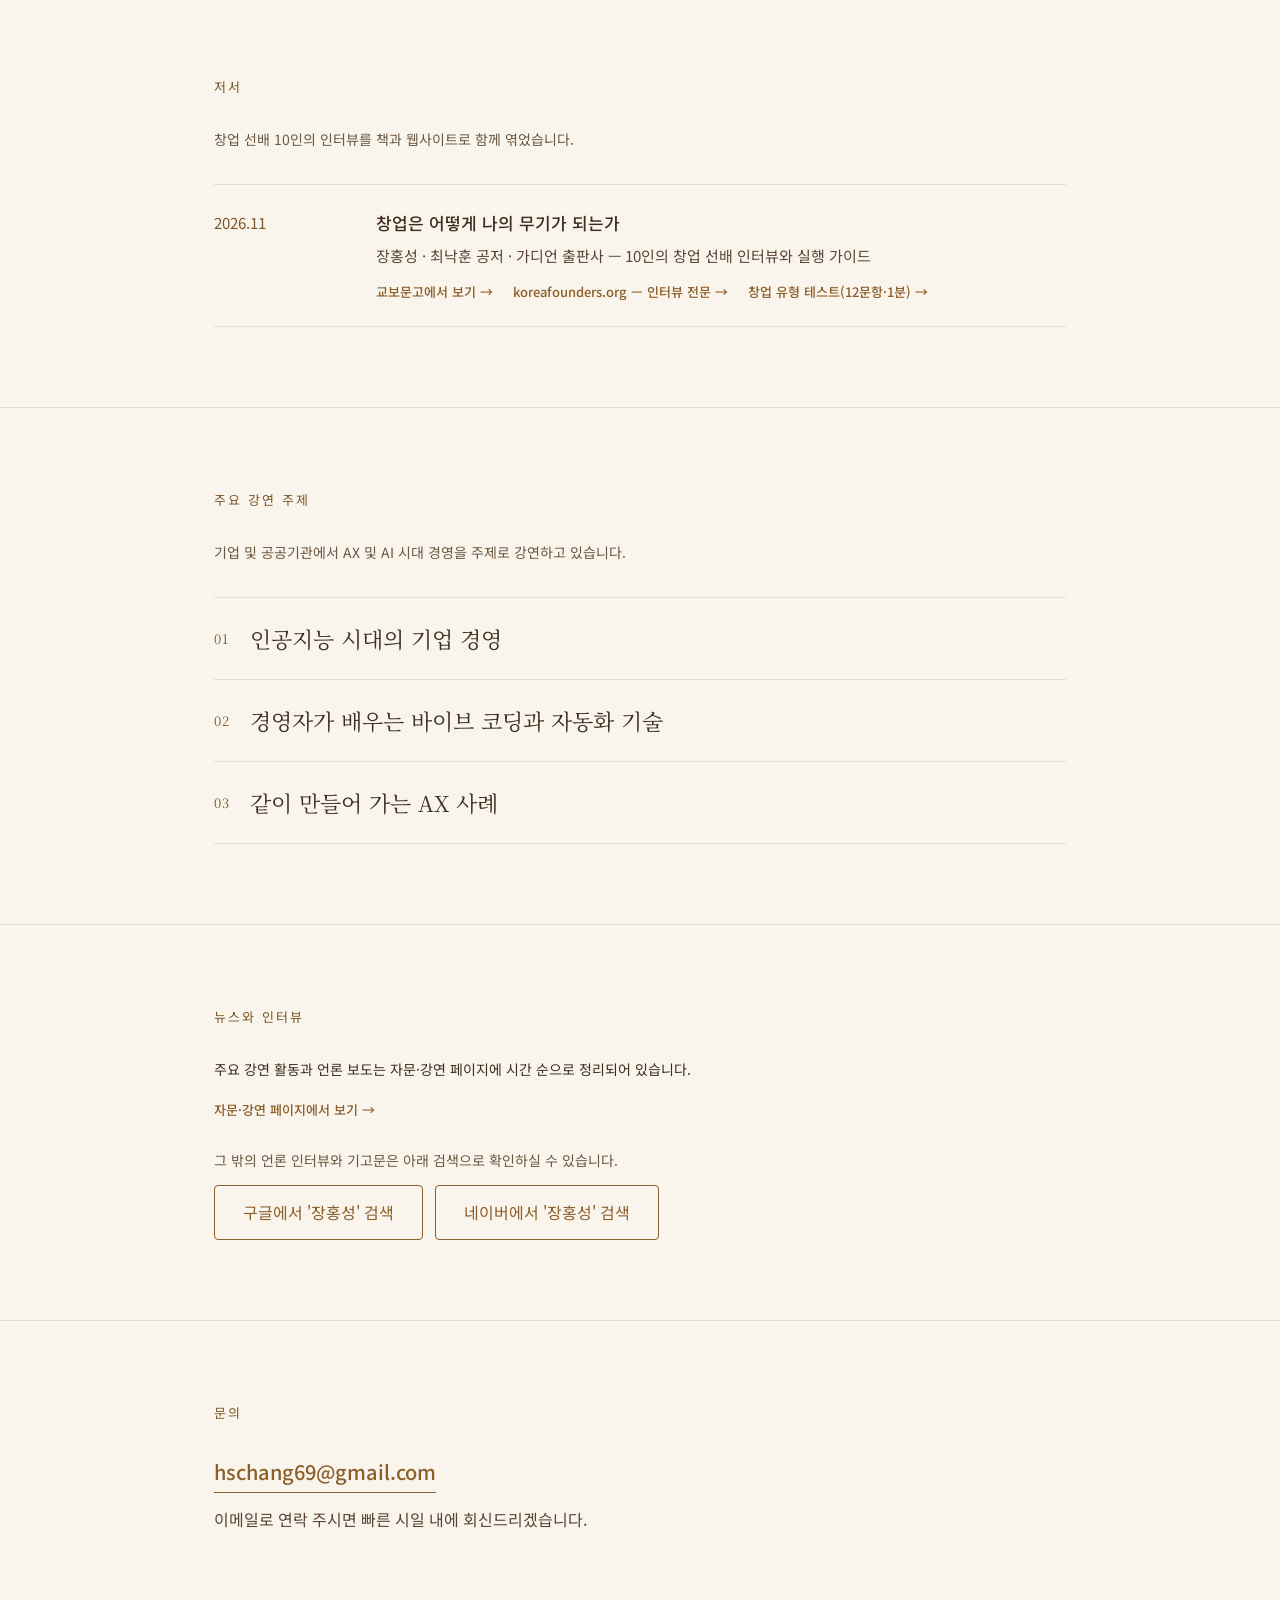
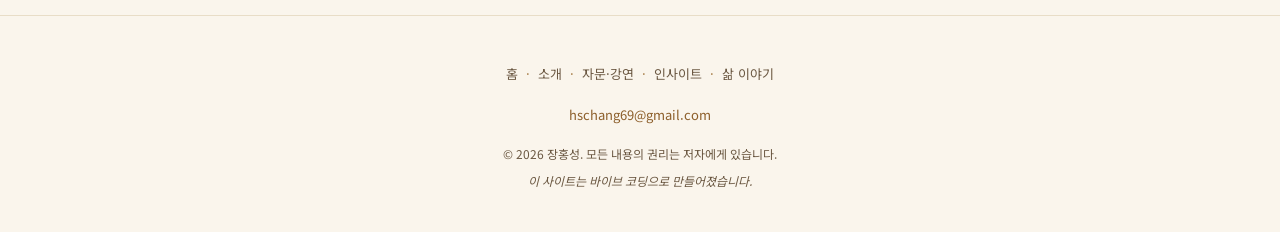
==== commit 06a02747: "content: 한경협 경영자문단 자문위원 위촉 반영 — 경영자문 소개 문장·소개 페이지 경력 Co-Authored-By: Claude Opus 5.5 <noreply@anthro" ====
--- a/about.html
+++ b/about.html
@@ -117,6 +117,14 @@
         <div class="timeline">
 
           <div class="timeline-row">
+            <span class="timeline-period">2026.11 – 현재</span>
+            <div class="timeline-content">
+              <p class="timeline-org">한경협중소기업협력센터</p>
+              <p class="timeline-role">한경협 경영자문단 자문위원</p>
+            </div>
+          </div>
+
+          <div class="timeline-row">
             <span class="timeline-period">2025.1 – 현재</span>
             <div class="timeline-content">
               <p class="timeline-org">SK텔레콤</p>
